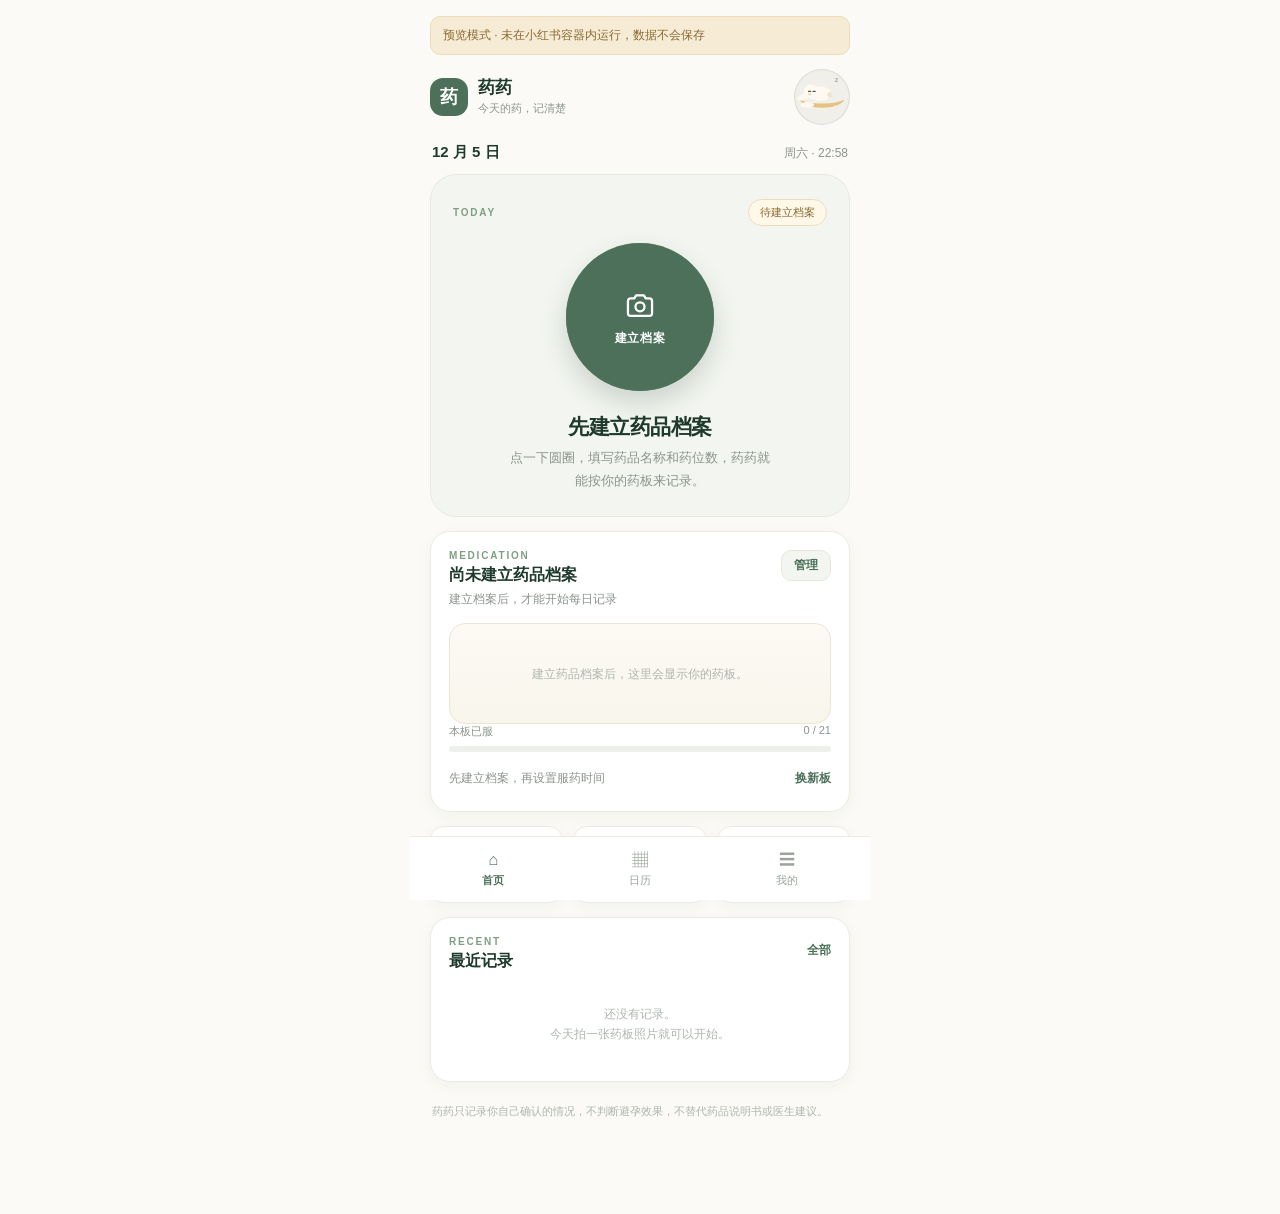
==== index.html @ 039b99b3 "药药 H5 原型 V2.1：药板记录、手动停药、虚拟今天与漏服阈值" ====
<!DOCTYPE html>
<html lang="zh-CN">
<head>
<meta charset="UTF-8">
<meta name="viewport" content="width=device-width, initial-scale=1.0, maximum-scale=1.0, user-scalable=no, viewport-fit=cover">
<meta name="theme-color" content="#fbfaf6">
<link rel="icon" href="data:,">
<title>药药 · 今天的药，记清楚</title>
<link rel="stylesheet" href="./assets/style.css">
</head>
<body>
<div class="app">
  <div class="banner" id="previewBanner" hidden>预览模式 · 未在小红书容器内运行，数据不会保存</div>

  <header class="topbar">
    <button class="brand" data-nav="home">
      <span class="logo">药</span>
      <span class="brand-text">
        <span class="brand-name">药药</span>
        <span class="brand-sub">今天的药，记清楚</span>
      </span>
    </button>
    <button class="mascot state-pending" data-nav="profile" id="mascotBtn" aria-label="我的">
      <svg class="mascot-svg scene-taken" viewBox="8 0 48 48" aria-hidden="true">
        <path d="M32 6l1.4 3.4L37 11l-3.6 1.6L32 16l-1.4-3.4L27 11l3.6-1.6z" fill="#E3C98F"/>
        <path d="M29 11 15 35M35 11 49 35" stroke="#CBB48A" stroke-width="1" stroke-linecap="round"/>
        <path d="M12 35c3 11 37 11 40 0-6 6-34 6-40 0z" fill="#E7C983"/>
        <ellipse cx="32" cy="31" rx="7.5" ry="8" fill="#FFF9F0"/>
        <ellipse cx="26.5" cy="37" rx="2.6" ry="2" fill="#F3E5D3"/>
        <ellipse cx="37.5" cy="37" rx="2.6" ry="2" fill="#F3E5D3"/>
        <ellipse cx="27.5" cy="17.5" rx="2.9" ry="7.4" transform="rotate(-10 27.5 17.5)" fill="#FFF9F0"/>
        <ellipse cx="36.5" cy="17.5" rx="2.9" ry="7.4" transform="rotate(10 36.5 17.5)" fill="#FFF9F0"/>
        <ellipse cx="27.5" cy="18.5" rx="1.3" ry="4.6" transform="rotate(-10 27.5 18.5)" fill="#EFCDC0"/>
        <ellipse cx="36.5" cy="18.5" rx="1.3" ry="4.6" transform="rotate(10 36.5 18.5)" fill="#EFCDC0"/>
        <circle cx="32" cy="25" r="7" fill="#FFF9F0"/>
        <path d="M28.4 24.6c.7.9 1.7.9 2.4 0M33.2 24.6c.7.9 1.7.9 2.4 0" stroke="#46604F" stroke-width="1.1" stroke-linecap="round" fill="none"/>
        <circle cx="27" cy="27.6" r="1.5" fill="#EAB9A6" opacity=".55"/>
        <circle cx="37" cy="27.6" r="1.5" fill="#EAB9A6" opacity=".55"/>
        <circle cx="32" cy="27" r=".8" fill="#D9A08E"/>
        <path d="M26 28 17 35M38 28 47 35" stroke="#FFF9F0" stroke-width="2.4" stroke-linecap="round"/>
      </svg>
      <svg class="mascot-svg scene-pending" viewBox="12 12 44 44" aria-hidden="true">
        <circle cx="42" cy="29" r="13" fill="#E7C983"/>
        <circle cx="42" cy="29" r="13" fill="none" stroke="#D2AF6B" stroke-width=".8" opacity=".5"/>
        <circle cx="38" cy="24" r="2" fill="#D2AF6B" opacity=".5"/>
        <circle cx="46" cy="33" r="1.4" fill="#D2AF6B" opacity=".5"/>
        <circle cx="33" cy="23" r="5" fill="#F8EFD9"/>
        <ellipse cx="24" cy="43" rx="8.5" ry="9" fill="#FFF9F0"/>
        <ellipse cx="19" cy="28" rx="3" ry="8" transform="rotate(-14 19 28)" fill="#FFF9F0"/>
        <ellipse cx="28" cy="26" rx="3" ry="8" transform="rotate(8 28 26)" fill="#FFF9F0"/>
        <ellipse cx="19" cy="29" rx="1.3" ry="5" transform="rotate(-14 19 29)" fill="#EFCDC0"/>
        <ellipse cx="28" cy="27" rx="1.3" ry="5" transform="rotate(8 28 27)" fill="#EFCDC0"/>
        <circle cx="24" cy="36" r="7.5" fill="#FFF9F0"/>
        <circle cx="21.5" cy="35" r="1" fill="#46604F"/>
        <circle cx="27" cy="34.5" r="1" fill="#46604F"/>
        <circle cx="24.5" cy="38" r=".8" fill="#D9A08E"/>
        <circle cx="20" cy="39" r="1.5" fill="#EAB9A6" opacity=".55"/>
        <circle cx="28" cy="38.6" r="1.5" fill="#EAB9A6" opacity=".55"/>
        <path d="M29 40 34 36M30 44 35 41" stroke="#FFF9F0" stroke-width="2.6" stroke-linecap="round"/>
        <ellipse cx="20" cy="51" rx="3" ry="2" fill="#F3E5D3"/>
        <ellipse cx="28" cy="51" rx="3" ry="2" fill="#F3E5D3"/>
        <circle cx="38" cy="43" r="1" fill="#D2AF6B"/>
        <circle cx="41" cy="47" r=".8" fill="#D2AF6B"/>
      </svg>
      <svg class="mascot-svg scene-missed" viewBox="8 16 48 48" aria-hidden="true">
        <path d="M10 44c4 10 40 10 44 0-6 5-38 5-44 0z" fill="#E5C37E"/>
        <ellipse cx="34" cy="38" rx="14" ry="7.5" fill="#FFF9F0"/>
        <circle cx="46" cy="35" r="7" fill="#FFF9F0"/>
        <ellipse cx="41.5" cy="27.5" rx="2.8" ry="7" transform="rotate(52 41.5 27.5)" fill="#FFF9F0"/>
        <ellipse cx="49.5" cy="28.5" rx="2.8" ry="7" transform="rotate(-38 49.5 28.5)" fill="#FFF9F0"/>
        <ellipse cx="42" cy="28" rx="1.2" ry="4.3" transform="rotate(52 42 28)" fill="#EFCDC0"/>
        <ellipse cx="49" cy="29" rx="1.2" ry="4.3" transform="rotate(-38 49 29)" fill="#EFCDC0"/>
        <path d="M43 35.5h2M47 35.2h2" stroke="#46604F" stroke-width="1" stroke-linecap="round"/>
        <path d="M45 38.5h2.4" stroke="#D9A08E" stroke-width=".9" stroke-linecap="round"/>
        <circle cx="42.5" cy="37.5" r="1.4" fill="#EAB9A6" opacity=".5"/>
        <circle cx="49.5" cy="37" r="1.4" fill="#EAB9A6" opacity=".5"/>
        <circle cx="21" cy="38" r="2.6" fill="#F3E5D3"/>
        <path d="M54 25c1.5 2 2.2 3 2.2 4a2.2 2.2 0 1 1-4.4 0c0-1 .7-2 2.2-4z" fill="#D9A08E" opacity=".65"/>
      </svg>
      <svg class="mascot-svg scene-break" viewBox="6 12 52 52" aria-hidden="true">
        <path d="M8 50c4-2 8-2 12 0s8 2 12 0 8-2 12 0 8 2 12 0" stroke="#CBDDD6" stroke-width="1.4" fill="none" stroke-linecap="round"/>
        <path d="M12 55c4-2 8-2 12 0s8 2 12 0 8-2 12 0" stroke="#CBDDD6" stroke-width="1.2" fill="none" stroke-linecap="round" opacity=".7"/>
        <path d="M12 43c4 10 36 10 40 0-6 5-34 5-40 0z" fill="#E7C983"/>
        <ellipse cx="30" cy="36" rx="7" ry="7.5" fill="#FFF9F0"/>
        <ellipse cx="26" cy="24" rx="2.8" ry="7" transform="rotate(-8 26 24)" fill="#FFF9F0"/>
        <ellipse cx="34" cy="23.5" rx="2.8" ry="7" transform="rotate(8 34 23.5)" fill="#FFF9F0"/>
        <ellipse cx="26" cy="25" rx="1.2" ry="4.4" transform="rotate(-8 26 25)" fill="#EFCDC0"/>
        <ellipse cx="34" cy="24.5" rx="1.2" ry="4.4" transform="rotate(8 34 24.5)" fill="#EFCDC0"/>
        <circle cx="30" cy="33" r="7" fill="#FFF9F0"/>
        <path d="M26.5 32.5c.6.8 1.5.8 2.1 0M31.4 32.5c.6.8 1.5.8 2.1 0" stroke="#46604F" stroke-width="1" stroke-linecap="round" fill="none"/>
        <circle cx="25.5" cy="35.5" r="1.3" fill="#EAB9A6" opacity=".55"/>
        <circle cx="34.5" cy="35.5" r="1.3" fill="#EAB9A6" opacity=".55"/>
        <circle cx="30" cy="35" r=".7" fill="#D9A08E"/>
        <path d="M35 38 46 50" stroke="#CBB48A" stroke-width="1.6" stroke-linecap="round"/>
        <ellipse cx="47.5" cy="51.5" rx="3" ry="1.8" transform="rotate(42 47.5 51.5)" fill="#E3C98F"/>
        <path d="M33 37 38 40" stroke="#FFF9F0" stroke-width="2.4" stroke-linecap="round"/>
      </svg>
      <svg class="mascot-svg scene-paused" viewBox="8 10 48 48" aria-hidden="true">
        <ellipse cx="27" cy="41" rx="7.5" ry="8" fill="#FFF9F0"/>
        <ellipse cx="23" cy="20" rx="2.9" ry="7.2" transform="rotate(-10 23 20)" fill="#FFF9F0"/>
        <ellipse cx="31" cy="19.5" rx="2.9" ry="7.2" transform="rotate(8 31 19.5)" fill="#FFF9F0"/>
        <ellipse cx="23" cy="21" rx="1.2" ry="4.5" transform="rotate(-10 23 21)" fill="#EFCDC0"/>
        <ellipse cx="31" cy="20.5" rx="1.2" ry="4.5" transform="rotate(8 31 20.5)" fill="#EFCDC0"/>
        <circle cx="27" cy="30" r="7" fill="#FFF9F0"/>
        <circle cx="24.5" cy="30" r="1" fill="#46604F"/>
        <circle cx="29.5" cy="30" r="1" fill="#46604F"/>
        <circle cx="27" cy="32.5" r=".8" fill="#D9A08E"/>
        <circle cx="23" cy="32.5" r="1.4" fill="#EAB9A6" opacity=".55"/>
        <circle cx="31" cy="32.5" r="1.4" fill="#EAB9A6" opacity=".55"/>
        <ellipse cx="24" cy="48" rx="3" ry="1.8" fill="#F3E5D3"/>
        <ellipse cx="30" cy="48" rx="3" ry="1.8" fill="#F3E5D3"/>
        <path d="M32 35 37 38" stroke="#FFF9F0" stroke-width="2.4" stroke-linecap="round"/>
        <path d="M39 42 37 34" stroke="#CBB48A" stroke-width="1.6" stroke-linecap="round"/>
        <rect x="37" y="24" width="16" height="13" rx="3" fill="#DCE9EF" stroke="#B9CFDC" stroke-width="1"/>
        <text x="45" y="33.5" text-anchor="middle" font-size="8" font-weight="700" fill="#4A6B80" font-family="sans-serif">停</text>
      </svg>
      <svg class="mascot-svg scene-uncertain" viewBox="14 10 44 44" aria-hidden="true">
        <circle cx="40" cy="34" r="13" fill="#E7C983"/>
        <circle cx="36" cy="29" r="2" fill="#D2AF6B" opacity=".5"/>
        <ellipse cx="24" cy="30" rx="2.9" ry="7" transform="rotate(-16 24 30)" fill="#FFF9F0"/>
        <ellipse cx="32" cy="29" rx="2.9" ry="7" transform="rotate(10 32 29)" fill="#FFF9F0"/>
        <ellipse cx="24" cy="31" rx="1.2" ry="4.4" transform="rotate(-16 24 31)" fill="#EFCDC0"/>
        <ellipse cx="32" cy="30" rx="1.2" ry="4.4" transform="rotate(10 32 30)" fill="#EFCDC0"/>
        <circle cx="27" cy="39" r="8" fill="#FFF9F0"/>
        <circle cx="24" cy="38" r="1" fill="#46604F"/>
        <circle cx="30" cy="38" r="1" fill="#46604F"/>
        <circle cx="27" cy="41" r=".8" fill="#D9A08E"/>
        <circle cx="22" cy="41.5" r="1.4" fill="#EAB9A6" opacity=".55"/>
        <circle cx="32" cy="41.5" r="1.4" fill="#EAB9A6" opacity=".55"/>
        <circle cx="48" cy="18" r="6" fill="#F5DCE8"/>
        <text x="48" y="21.5" text-anchor="middle" font-size="8" font-weight="700" fill="#96506F" font-family="sans-serif">?</text>
      </svg>
      <svg class="mascot-svg scene-empty" viewBox="8 14 48 48" aria-hidden="true">
        <path d="M12 40c4 10 36 10 40 0-6 5-34 5-40 0z" fill="#E5C37E"/>
        <ellipse cx="30" cy="35" rx="10" ry="6.5" fill="#FFF9F0"/>
        <circle cx="22" cy="33" r="6.2" fill="#FFF9F0"/>
        <ellipse cx="16" cy="38" rx="2.6" ry="6.5" transform="rotate(72 16 38)" fill="#FFF9F0"/>
        <ellipse cx="19" cy="45" rx="2.6" ry="6" transform="rotate(88 19 45)" fill="#FFF9F0"/>
        <path d="M20 33h2M24 33h2" stroke="#46604F" stroke-width=".9" stroke-linecap="round"/>
        <circle cx="21" cy="35.5" r="1.2" fill="#EAB9A6" opacity=".5"/>
        <circle cx="39" cy="36" r="2.4" fill="#F3E5D3"/>
        <text x="43" y="25" font-size="7" font-weight="700" fill="#AEB6AE" font-family="sans-serif">z</text>
        <text x="48" y="20" font-size="5.5" font-weight="700" fill="#AEB6AE" font-family="sans-serif">z</text>
      </svg>
    </button>
  </header>

  <main class="main">
    <!-- ==================== 首页 ==================== -->
    <section class="page is-active" data-page="home">
      <div class="date-row">
        <div class="date-main" id="homeDate">--</div>
        <div class="date-sub" id="homeWeek">--</div>
      </div>

      <div class="dev-panel" id="devPanel" hidden>
        <div class="dev-head"><span>开发者模式</span><span id="devHint">虚拟今天</span></div>
        <div class="dev-date-row">
          <button class="dev-arrow" data-action="dev-prev" aria-label="前一天">‹</button>
          <div class="dev-date" id="devDateText">--</div>
          <button class="dev-arrow" data-action="dev-next" aria-label="后一天">›</button>
        </div>
        <div class="dev-btns">
          <button class="dev-btn is-taken" data-action="dev-add" data-status="taken">已服</button>
          <button class="dev-btn is-not" data-action="dev-add" data-status="not_taken">未服</button>
          <button class="dev-btn is-uncertain" data-action="dev-add" data-status="uncertain">不确定</button>
        </div>
        <div class="dev-foot">
          <button class="link-btn" data-action="dev-today">回到今天</button>
          <button class="link-btn" data-action="dev-open">打开当天</button>
          <button class="link-btn" data-action="dev-clear">清空当天</button>
        </div>
      </div>

      <div class="notice amber" id="loadErrorNotice" hidden>
        <strong>本机记录读取失败</strong>
        可能是存储暂时不可用，可以稍后重试。
        <button class="link-btn" data-action="retry-load">重试读取</button>
      </div>

      <div class="today-card today-hero is-empty" id="todayCard">
        <div class="hero-top">
          <span class="eyebrow">TODAY</span>
          <span class="status" id="todayStatus">尚未记录</span>
        </div>
        <div class="shutter-wrap">
          <span class="shutter-ring r1"></span>
          <span class="shutter-ring r2"></span>
          <button class="shutter" data-action="start-checkin" id="captureBtn" aria-label="拍照记录">
            <svg class="shutter-ico ico-camera" viewBox="0 0 24 24" aria-hidden="true">
              <path d="M9.2 4.5 8 6.6H5.4A1.9 1.9 0 0 0 3.5 8.5v8.6a1.9 1.9 0 0 0 1.9 1.9h13.2a1.9 1.9 0 0 0 1.9-1.9V8.5a1.9 1.9 0 0 0-1.9-1.9H16L14.8 4.5H9.2Z"></path>
              <circle cx="12" cy="12.6" r="3.2"></circle>
            </svg>
            <svg class="shutter-ico ico-pause" viewBox="0 0 24 24" aria-hidden="true">
              <rect x="8" y="5.5" width="3.2" height="13" rx="1.6"></rect>
              <rect x="12.8" y="5.5" width="3.2" height="13" rx="1.6"></rect>
            </svg>
            <span class="shutter-label" id="captureLabel">点一下拍照</span>
          </button>
        </div>
        <h1 id="todayTitle">今天还没有记录</h1>
        <p class="lead" id="todayLead">拍一张药板照片，再由你确认今天的服药情况。</p>
        <div class="hero-foot" id="heroFoot" hidden>
          <button class="link-btn hero-secondary" data-action="view-today" id="todaySecondary" hidden>查看今天的记录</button>
          <div class="record-switch" id="recordSwitch" hidden>
            <button class="rs-opt" data-action="open-pause" id="pauseOpt">停止记录</button>
            <button class="rs-opt is-on" data-action="open-resume" id="resumeOpt">继续记录</button>
          </div>
        </div>
      </div>

      <section class="card med-card">
        <div class="card-head">
          <div>
            <span class="eyebrow">MEDICATION</span>
            <h2 id="medNameText">尚未建立药品档案</h2>
            <p class="muted" id="medMetaText">建立档案后，才能开始每日记录</p>
          </div>
          <button class="btn tiny ghost" data-action="open-med" id="medEditBtn">管理</button>
        </div>
        <div class="pack-badge" id="packBadgeRow">
          <span id="packBadge">第 1 板 · 21 片</span>
          <span id="packHint">点药片查看当天</span>
        </div>
        <div class="blister-pack" id="blisterGrid"></div>
        <div class="blister-legend" id="blisterLegend">
          <span><i class="dot pending"></i>待服</span>
          <span><i class="dot taken"></i>已服</span>
          <span><i class="dot missed"></i>漏服</span>
          <span><i class="dot pink"></i>不确定</span>
          <span><i class="dot breakday"></i>无需服药</span>
        </div>
        <div class="break-wrap" id="breakWrap" hidden>
          <div class="break-head"><span>停药期 · 7 天</span><span>无需服药</span></div>
          <div class="break-row" id="breakRow"></div>
        </div>
        <div class="progress-top"><span>本板已服</span><span id="blisterProgress">0 / 21</span></div>
        <div class="progress"><b id="blisterBar" style="width:0%"></b></div>
        <div class="med-foot">
          <span class="muted" id="medNextTime">--</span>
          <button class="link-btn" data-action="new-blister">换新板</button>
        </div>
      </section>

      <section class="stats">
        <div class="stat">
          <div class="stat-label">记录天数</div>
          <div class="stat-value" id="statDays">0</div>
        </div>
        <div class="stat">
          <div class="stat-label">已确认服用</div>
          <div class="stat-value" id="statTaken">0</div>
        </div>
        <div class="stat">
          <div class="stat-label">不确定</div>
          <div class="stat-value" id="statUncertain">0</div>
        </div>
      </section>

      <section class="card">
        <div class="card-head">
          <div>
            <span class="eyebrow">RECENT</span>
            <h2>最近记录</h2>
          </div>
          <button class="link-btn" data-nav="calendar">全部</button>
        </div>
        <div class="record-list" id="recentList"></div>
      </section>

      <p class="foot-note">药药只记录你自己确认的情况，不判断避孕效果，不替代药品说明书或医生建议。</p>
    </section>

    <!-- ==================== 每日拍照 ==================== -->
    <section class="page" data-page="checkin">
      <div class="page-head">
        <button class="link-btn" data-nav="home">‹ 返回首页</button>
        <span class="eyebrow">CHECK IN</span>
        <h1>每日拍照</h1>
        <p class="lead">拍一张完整药板，点「确认已服用」就能完成今天的记录。</p>
      </div>

      <section class="card" id="captureStep">
        <div class="guide">
          <div class="guide-item">
            <span class="guide-num">1</span>
            <div><strong>药板放平</strong><p>浅色桌面，整板完整入镜，不要裁掉边角。</p></div>
          </div>
          <div class="guide-item">
            <span class="guide-num">2</span>
            <div><strong>光线均匀</strong><p>自然光或室内顶光，避免一半亮一半暗。</p></div>
          </div>
          <div class="guide-item">
            <span class="guide-num">3</span>
            <div><strong>避开反光</strong><p>铝箔反光会挡住药位，稍微换个角度再拍。</p></div>
          </div>
        </div>

        <div class="shot-frame" data-action="open-camera">
          <span class="corner tl"></span>
          <span class="corner tr"></span>
          <span class="corner bl"></span>
          <span class="corner br"></span>
          <div class="frame-inner">
            <span class="frame-ico">◎</span>
            <strong>把整板放进框内</strong>
            <p>点击使用后置摄像头拍摄</p>
          </div>
        </div>

        <div class="btn-row">
          <button class="btn primary" data-action="open-camera">拍照</button>
          <button class="btn ghost" data-action="open-album">从相册选择</button>
        </div>
        <button class="link-btn block-link" id="lastPhotoBtn" data-action="view-last-photo" hidden>查看上次拍摄的照片</button>
        <p class="help">照片只写入这台设备的药药沙箱，不会上传。</p>
      </section>

      <section class="card" id="previewStep" hidden>
        <div class="card-head">
          <div>
            <span class="eyebrow">PREVIEW</span>
            <h2>照片预览</h2>
          </div>
          <span class="quality-badge" id="qualityBadge">检查中</span>
        </div>
        <div class="preview-shot">
          <img id="photoPreview" alt="药板照片" hidden>
        </div>
        <div class="quality-card">
          <div class="quality-top">
            <strong id="qualityLabel">照片质量检查</strong>
            <span id="qualityScore">--</span>
          </div>
          <div class="progress"><b id="qualityBar" style="width:0%"></b></div>
          <ul class="issue-list" id="qualityIssues"></ul>
          <p class="help" id="qualityHint">正在分析亮度、对比度和清晰度。</p>
        </div>
        <div class="btn-row">
          <button class="btn ghost" data-action="retake">重新拍摄</button>
          <button class="btn primary" data-action="confirm-taken">确认已服用</button>
        </div>
        <div class="secondary-row">
          <button class="link-btn" data-action="confirm-not-taken">尚未服用</button>
          <button class="link-btn" data-action="confirm-uncertain">我不确定</button>
        </div>
        <button class="link-btn block-link" data-action="confirm-photo">对照药板逐格标记（可选）</button>
        <p class="help">确认后会记下当前时间，照片只作为当天凭证保存在本机，不会上传。</p>
      </section>

      <p class="foot-note">药药不提供补服建议、剂量调整或效果判断，具体用法请以药品说明书为准。</p>
    </section>

    <!-- ==================== 识别结果 ==================== -->
    <section class="page" data-page="result">
      <div class="page-head">
        <button class="link-btn" data-action="back-checkin">‹ 回到照片预览</button>
        <span class="eyebrow">COMPARE</span>
        <h1>对照药板</h1>
        <p class="lead">这一步是可选的。对照照片逐格标记药位外观，方便以后回看。</p>
      </div>

      <section class="card">
        <div class="result-shot">
          <img id="resultPhoto" alt="本次药板照片">
          <div class="pill-overlay" id="pillOverlay"></div>
        </div>
        <div class="legend legend-tight">
          <span><i class="dot filled"></i>有药</span>
          <span><i class="dot empty"></i>空位</span>
          <span><i class="dot unknown"></i>看不清</span>
          <span><i class="dot changed"></i>有变化</span>
        </div>
        <p class="help" id="resultHint">网格按 7 列等分照片，只用于定位；点药位可放大局部并标记。</p>
      </section>

      <section class="card">
        <div class="card-head">
          <div>
            <span class="eyebrow">MARKS</span>
            <h2>标记概况</h2>
            <p class="muted" id="resultMarks">已标记 0 / 21</p>
          </div>
          <span class="status" id="changedPill">变化 0 格</span>
        </div>
        <div class="summary-chips" id="summaryChips"></div>
        <div class="progress-top"><span>标记完整度</span><span id="completeText">0%</span></div>
        <div class="progress"><b id="completeBar" style="width:0%"></b></div>
        <div class="notice amber" id="resultNotice" hidden></div>
        <div class="notice plain" id="resultCompare" hidden></div>
      </section>

      <section class="card confirm-card">
        <span class="eyebrow">CONFIRM</span>
        <h2>今天实际服药了吗</h2>
        <p class="help">药位外观变化只说明药板有变化，不能证明药片已经服下。请按实际情况选择。</p>
        <div class="confirm-list" id="confirmList">
          <button class="confirm-opt" data-action="choose-status" data-status="taken">
            <span class="opt-ico">✓</span>
            <span class="opt-body"><strong>已按方案服用</strong><span>我确认今天的药已经吃过</span></span>
          </button>
          <button class="confirm-opt" data-action="choose-status" data-status="not_taken">
            <span class="opt-ico">—</span>
            <span class="opt-body"><strong>尚未服用</strong><span>今天还没有吃，先如实记下来</span></span>
          </button>
          <button class="confirm-opt" data-action="choose-status" data-status="uncertain">
            <span class="opt-ico">?</span>
            <span class="opt-body"><strong>我不确定</strong><span>记不清是否吃过，保留不确定状态</span></span>
          </button>
        </div>
        <button class="btn primary block" data-action="save-record" id="saveRecordBtn">保存这一天的记录</button>
      </section>

      <p class="foot-note">「空位」只表示药位外观与上次记录不同，不代表你已经服药。药药不判断避孕效果，也不提供补服建议。</p>
    </section>

    <!-- ==================== 日历 ==================== -->
    <section class="page" data-page="calendar">
      <div class="page-head">
        <span class="eyebrow">HISTORY</span>
        <h1>记录日历</h1>
        <p class="lead">点日期查看当天的照片、药位标记和确认结果。</p>
      </div>

      <section class="card">
        <div class="cal-head">
          <button class="cal-nav" data-action="prev-month" aria-label="上个月">‹</button>
          <strong id="calTitle">--</strong>
          <button class="cal-nav" data-action="next-month" aria-label="下个月">›</button>
        </div>
        <div class="cal-grid" id="calGrid"></div>
        <div class="legend">
          <span><i class="dot taken"></i>已确认服用</span>
          <span><i class="dot not-taken"></i>尚未服用</span>
          <span><i class="dot uncertain"></i>不确定</span>
          <span><i class="dot none"></i>未记录</span>
        </div>
      </section>

      <section class="card">
        <div class="card-head">
          <h2>本月概况</h2>
          <button class="link-btn" data-action="goto-today">回到今天</button>
        </div>
        <div class="month-summary" id="monthSummary"></div>
      </section>

      <p class="foot-note">药板上过去的服药日如果没有记录，会按漏服显示；日历里的格子只反映你确认过的记录。</p>
    </section>

    <!-- ==================== 历史详情 ==================== -->
    <section class="page" data-page="day">
      <div class="page-head">
        <button class="link-btn" data-action="back-calendar">‹ 回到日历</button>
        <h1 id="dayTitle">--</h1>
        <p class="lead" id="daySub">--</p>
      </div>

      <div class="day-meta" id="dayMeta"></div>

      <section class="card">
        <div class="day-shot" id="dayShot"></div>
        <div class="pill-readonly" id="dayPills"></div>
        <div class="legend legend-tight" id="dayLegend"></div>
        <button class="btn ghost block" data-action="day-photo" id="dayPhotoBtn" hidden>查看当日照片</button>
        <div class="btn-row" id="dayActions" hidden>
          <button class="btn primary" data-action="day-retake">重新拍照记录</button>
        </div>
      </section>

      <section class="card" id="dayConfirmCard">
        <span class="eyebrow">CONFIRM</span>
        <h2>确认这一天</h2>
        <p class="help">点一下就保存，服药时间按记录时间自动生成，不需要手动填写。</p>
        <div class="choice" id="dayChoice">
          <button data-action="day-status" data-status="taken">已按方案服用</button>
          <button data-action="day-status" data-status="not_taken">尚未服用</button>
          <button data-action="day-status" data-status="uncertain">我不确定</button>
        </div>
      </section>

      <p class="foot-note">修改历史只影响确认状态，不会改动已经保存的照片与药位标记。</p>
    </section>

    <!-- ==================== 我的 ==================== -->
    <section class="page" data-page="profile">
      <div class="page-head">
        <span class="eyebrow">PROFILE</span>
        <h1>我的</h1>
        <p class="lead">药品档案、提醒和数据都只保存在这台设备。</p>
      </div>

      <div class="profile-card">
        <span class="profile-ico">药</span>
        <div>
          <strong id="profileMedName">尚未建立药品档案</strong>
          <p id="profileMedMeta">建立档案后，才能开始每日记录</p>
        </div>
      </div>

      <section class="card menu-card">
        <div class="menu-title">药品与提醒</div>
        <button class="menu-item" data-action="open-med">
          <span class="menu-ico">药</span>
          <span class="menu-text"><strong>药品管理</strong><span id="menuMedDesc">名称、药位数、服药时间</span></span>
          <span class="menu-arrow">›</span>
        </button>
        <button class="menu-item" data-nav="settings">
          <span class="menu-ico">铃</span>
          <span class="menu-text"><strong>提醒管理</strong><span id="menuReminderDesc">打开药药时提示</span></span>
          <span class="menu-arrow">›</span>
        </button>
      </section>

      <section class="card menu-card">
        <div class="menu-title">数据</div>
        <button class="menu-item" data-action="export-data">
          <span class="menu-ico">图</span>
          <span class="menu-text"><strong>数据导出</strong><span>生成近 7 天记录图片，保存到相册</span></span>
          <span class="menu-arrow">›</span>
        </button>
        <button class="menu-item is-danger" data-action="clear-data">
          <span class="menu-ico">删</span>
          <span class="menu-text"><strong>数据删除</strong><span>清除本机全部记录与照片</span></span>
          <span class="menu-arrow">›</span>
        </button>
      </section>

      <section class="card menu-card">
        <div class="menu-title">开发者</div>
        <button class="menu-item" data-action="toggle-dev-mode" id="devModeBtn" aria-pressed="false">
          <span class="menu-ico">测</span>
          <span class="menu-text"><strong>开发者模式</strong><span id="devModeDesc">首页显示日期面板，可连续添加测试记录</span></span>
          <span class="switch" id="devModeSwitch"></span>
        </button>
      </section>

      <section class="card menu-card">
        <div class="menu-title">关于</div>
        <button class="menu-item" data-action="open-privacy">
          <span class="menu-ico">私</span>
          <span class="menu-text"><strong>隐私政策</strong><span>数据如何保存在本机</span></span>
          <span class="menu-arrow">›</span>
        </button>
        <button class="menu-item" data-action="open-about">
          <span class="menu-ico">介</span>
          <span class="menu-text"><strong>产品介绍</strong><span>药药是什么，不做什么</span></span>
          <span class="menu-arrow">›</span>
        </button>
        <button class="menu-item" data-action="open-feedback">
          <span class="menu-ico">议</span>
          <span class="menu-text"><strong>意见反馈</strong><span>记录在本机，不会上传</span></span>
          <span class="menu-arrow">›</span>
        </button>
        <button class="menu-item" data-nav="settings">
          <span class="menu-ico">设</span>
          <span class="menu-text"><strong>设置</strong><span>提醒、数据与版本信息</span></span>
          <span class="menu-arrow">›</span>
        </button>
      </section>

      <p class="foot-note">药药是个人服药记录工具，不提供避孕效果判断、怀孕风险评估、漏服补服方案或用药建议。涉及服药调整，请咨询医生或药师。</p>
    </section>

    <!-- ==================== 药品管理 ==================== -->
    <section class="page" data-page="med">
      <div class="page-head">
        <button class="link-btn" data-action="back-profile">‹ 返回</button>
        <span class="eyebrow">MEDICATION</span>
        <h1>药品管理</h1>
        <p class="lead">这些信息只保存在本机，不会上传，也不会同步到其他设备。</p>
      </div>

      <section class="card">
        <div class="field">
          <label for="medName">药品名称</label>
          <input id="medName" type="text" placeholder="按说明书填写，例如：短效口服药" maxlength="30">
        </div>
        <div class="field-row">
          <div class="field">
            <label for="medSlots">每板药位数</label>
            <select id="medSlots">
              <option value="21">21 格</option>
              <option value="28">28 格</option>
            </select>
          </div>
          <div class="field">
            <label for="medTime">习惯服药时间</label>
            <input id="medTime" type="time" value="21:00">
          </div>
        </div>
        <div class="switch-row">
          <div class="switch-copy">
            <strong>有 7 天停药期</strong>
            <p>21 片服完后停药 7 天，首页药板下方会显示停药期。连续服药可以关闭。</p>
          </div>
          <button class="switch" id="medBreakSwitch" data-action="toggle-med-break" aria-pressed="true"></button>
        </div>
        <div class="field">
          <label for="medMissed">多久算漏服</label>
          <select id="medMissed">
            <option value="2">超过习惯时间 2 小时</option>
            <option value="4">超过习惯时间 4 小时</option>
            <option value="6">超过习惯时间 6 小时</option>
            <option value="8">超过习惯时间 8 小时</option>
            <option value="12">超过习惯时间 12 小时</option>
            <option value="24">超过习惯时间 24 小时</option>
            <option value="next_day">到第二天才算漏服</option>
          </select>
          <p class="help">超过这里设定的时间还没记录，首页会显示漏服多久。</p>
        </div>
        <div class="field-row">
          <div class="field">
            <label for="medPackNo">当前板号</label>
            <input id="medPackNo" type="number" min="1" max="99" value="1">
          </div>
          <div class="field">
            <label for="medStart">本板第 1 片日期</label>
            <input id="medStart" type="date">
          </div>
        </div>
        <div class="field">
          <label for="medNote">备注（可选）</label>
          <textarea id="medNote" rows="2" placeholder="例如：第几板、医生或药师交代的事项" maxlength="80"></textarea>
        </div>
        <button class="btn primary block" data-action="save-med">保存档案</button>
        <p class="help">不同药品的排列和用法可能不同，请以你手里的说明书为准。</p>
      </section>

      <section class="card">
        <h2>药板进度</h2>
        <p class="muted" id="medBlisterText">第 1 板 · 已服 0 / 21</p>
        <button class="btn ghost block" data-action="new-blister">换到下一板（从今天开始）</button>
        <p class="help">换新板会把板号 +1、本板开始日期改为今天，历史记录与照片不受影响。</p>
      </section>
    </section>

    <!-- ==================== 设置 ==================== -->
    <section class="page" data-page="settings">
      <div class="page-head">
        <button class="link-btn" data-action="back-profile">‹ 返回</button>
        <span class="eyebrow">SETTINGS</span>
        <h1>设置</h1>
        <p class="lead">提醒、数据与版本信息。</p>
      </div>

      <section class="card">
        <div class="switch-row">
          <div class="switch-copy">
            <strong>打开时提示</strong>
            <p>过了服药时间且今天还没记录时，首页会显示提示。</p>
          </div>
          <button class="switch" id="reminderSwitch" data-action="toggle-reminder" aria-pressed="false"></button>
        </div>
        <div class="field">
          <label for="settingsTime">习惯服药时间</label>
          <input id="settingsTime" type="time" value="21:00">
        </div>
        <button class="btn ghost block" data-action="save-settings-time">保存提醒时间</button>
        <p class="help">小红书小工具没有系统通知能力，无法在你没打开时推送提醒。</p>
      </section>

      <section class="card menu-card">
        <div class="menu-title">数据</div>
        <button class="menu-item" data-action="export-data">
          <span class="menu-ico">图</span>
          <span class="menu-text"><strong>数据导出</strong><span>生成近 7 天记录图片</span></span>
          <span class="menu-arrow">›</span>
        </button>
        <button class="menu-item is-danger" data-action="clear-data">
          <span class="menu-ico">删</span>
          <span class="menu-text"><strong>数据删除</strong><span>清除本机全部记录与照片</span></span>
          <span class="menu-arrow">›</span>
        </button>
      </section>

      <section class="card menu-card">
        <div class="menu-title">关于</div>
        <button class="menu-item" data-action="open-privacy">
          <span class="menu-ico">私</span>
          <span class="menu-text"><strong>隐私政策</strong><span>数据如何保存在本机</span></span>
          <span class="menu-arrow">›</span>
        </button>
        <button class="menu-item" data-action="open-about">
          <span class="menu-ico">介</span>
          <span class="menu-text"><strong>产品介绍</strong><span>药药是什么，不做什么</span></span>
          <span class="menu-arrow">›</span>
        </button>
        <button class="menu-item" data-action="open-feedback">
          <span class="menu-ico">议</span>
          <span class="menu-text"><strong>意见反馈</strong><span>记录在本机，不会上传</span></span>
          <span class="menu-arrow">›</span>
        </button>
      </section>

      <p class="foot-note">药药 V2.1 · 本机存储 · 无云端同步 · 无自动识别</p>
    </section>
  </main>

  <nav class="tabbar">
    <button class="tab is-active" data-nav="home"><span class="tab-ico">⌂</span><span>首页</span></button>
    <button class="tab" data-nav="calendar"><span class="tab-ico">▦</span><span>日历</span></button>
    <button class="tab" data-nav="profile"><span class="tab-ico">☰</span><span>我的</span></button>
  </nav>
</div>

<div class="sheet-mask" id="sheetMask" hidden>
  <div class="sheet" id="sheetBody"></div>
</div>

<div class="loading" id="loadingOverlay">
  <span class="logo">药</span>
  <p>正在读取本机记录…</p>
</div>

<input id="cameraInput" type="file" accept="image/*" capture="environment" hidden>
<input id="albumInput" type="file" accept="image/*" hidden>

<div class="toast" id="toast"></div>
<script src="./assets/app.js"></script>
</body>
</html>
---- assets/style.css ----
/* =========================================================
   药药 V2.0 — Design System
   奶油白底 / 鼠尾草绿品牌色 / 深绿标题 / 低饱和辅助色
   兼容基线：ES2017 · Chrome 61（不使用 flex gap）
   ========================================================= */

:root {
  /* 色彩 */
  --cream: #fbfaf6;
  --paper: #ffffff;
  --paper-2: #f6f4ed;
  --ink: #1e3a2c;
  --text: #3b4c42;
  --muted: #8b948c;
  --faint: #aeb6ae;
  --line: #edeae2;
  --line-strong: #dedbd2;

  --sage: #7f9f84;
  --sage-deep: #4c7059;
  --sage-ink: #35513f;
  --sage-soft: #edf2ea;
  --sage-mist: #f3f6f0;

  --amber: #f6ebd5;
  --amber-ink: #8a6a32;
  --amber-line: #ecdcbc;

  --clay: #f4e4db;
  --clay-ink: #95604b;
  --clay-line: #ecd3c7;

  /* 圆角 */
  --r-xl: 26px;
  --r-lg: 20px;
  --r-md: 14px;
  --r-sm: 10px;
  --r-pill: 999px;

  /* 间距 */
  --pad: 20px;
  --gap: 14px;

  /* 阴影（克制） */
  --shadow: 0 4px 16px rgba(30, 58, 44, .045);

  --font: -apple-system, BlinkMacSystemFont, "PingFang SC", "Hiragino Sans GB", "Microsoft YaHei", sans-serif;
}

* { box-sizing: border-box; }
[hidden] { display: none !important; }

html, body { height: 100%; }
body {
  margin: 0;
  background: var(--cream);
  color: var(--text);
  font-family: var(--font);
  -webkit-font-smoothing: antialiased;
  -webkit-tap-highlight-color: transparent;
  -webkit-text-size-adjust: 100%;
}

button, input, select, textarea { font: inherit; color: inherit; }
button { cursor: pointer; border: 0; background: none; padding: 0; }
h1, h2, h3, p { margin: 0; }
img { max-width: 100%; }

/* ---------------------------------------------------------- 框架 */

.app {
  max-width: 460px;
  margin: 0 auto;
  min-height: 100%;
  padding: calc(16px + env(safe-area-inset-top, 0px)) var(--pad) calc(92px + env(safe-area-inset-bottom, 0px));
  display: flex;
  flex-direction: column;
}

.banner {
  background: var(--amber);
  border: 1px solid var(--amber-line);
  color: var(--amber-ink);
  font-size: 12px;
  line-height: 1.6;
  padding: 9px 12px;
  border-radius: var(--r-sm);
  margin-bottom: 14px;
}

.topbar {
  display: flex;
  align-items: center;
  justify-content: space-between;
  margin-bottom: 18px;
}
.brand { display: flex; align-items: center; text-align: left; }
.logo {
  width: 38px;
  height: 38px;
  border-radius: 13px;
  background: var(--sage-deep);
  color: #fff;
  display: flex;
  align-items: center;
  justify-content: center;
  font-size: 18px;
  font-weight: 700;
  flex-shrink: 0;
}
.brand-text { margin-left: 10px; display: flex; flex-direction: column; }
.brand-name { font-size: 17px; font-weight: 800; color: var(--ink); letter-spacing: .02em; line-height: 1.2; }
.brand-sub { font-size: 11px; color: var(--muted); margin-top: 2px; }
.mascot {
  width: 56px;
  height: 56px;
  flex-shrink: 0;
  border-radius: 50%;
  background: #f1efe9;
  border: 1px solid rgba(30, 58, 44, .1);
  overflow: hidden;
  display: flex;
  align-items: center;
  justify-content: center;
}
.mascot-svg { display: none; width: 100%; height: 100%; }
.mascot.state-taken { background: #edf3ea; }
.mascot.state-pending { background: #f8efd9; }
.mascot.state-missed { background: #f7e7e0; }
.mascot.state-break { background: #e7f0f5; }
.mascot.state-paused { background: #e9eff3; }
.mascot.state-uncertain { background: #f8e8f0; }
.mascot.state-empty,
.mascot.state-finished { background: #f1efe9; }

.mascot.state-taken .scene-taken { display: block; animation: mascotSwing 4s ease-in-out infinite; transform-origin: 50% 8%; }
.mascot.state-pending .scene-pending { display: block; animation: mascotNibble 3.2s ease-in-out infinite; transform-origin: 50% 80%; }
.mascot.state-missed .scene-missed { display: block; animation: mascotBreathe 4.6s ease-in-out infinite; transform-origin: 50% 70%; }
.mascot.state-break .scene-break { display: block; animation: mascotRow 3.6s ease-in-out infinite; transform-origin: 50% 78%; }
.mascot.state-paused .scene-paused { display: block; animation: mascotBreathe 4.8s ease-in-out infinite; transform-origin: 50% 75%; }
.mascot.state-uncertain .scene-uncertain { display: block; animation: mascotPeek 3s ease-in-out infinite; transform-origin: 50% 70%; }
.mascot.state-empty .scene-empty,
.mascot.state-finished .scene-empty { display: block; animation: mascotSleep 5s ease-in-out infinite; transform-origin: 50% 70%; }

@keyframes mascotSwing {
  0%, 100% { transform: rotate(-4deg); }
  50% { transform: rotate(4deg); }
}
@keyframes mascotNibble {
  0%, 100% { transform: translateY(0) rotate(0deg); }
  50% { transform: translateY(-1px) rotate(1.5deg); }
}
@keyframes mascotBreathe {
  0%, 100% { transform: scaleY(.98); }
  50% { transform: scaleY(1.02); }
}
@keyframes mascotRow {
  0%, 100% { transform: rotate(-3.5deg); }
  50% { transform: rotate(3.5deg); }
}
@keyframes mascotPeek {
  0%, 100% { transform: translateY(1px); }
  50% { transform: translateY(-.5px); }
}
@keyframes mascotSleep {
  0%, 100% { transform: scale(1); }
  50% { transform: scale(1.02); }
}

@media (prefers-reduced-motion: reduce) {
  .mascot-svg { animation: none !important; }
}

.main { flex: 1; }
.page { display: none; }
.page.is-active { display: block; animation: fade .18s ease; }
@keyframes fade {
  from { opacity: 0; transform: translateY(4px); }
  to { opacity: 1; transform: none; }
}

/* ---------------------------------------------------------- 字阶 */

h1 { font-size: 26px; line-height: 1.25; font-weight: 800; color: var(--ink); letter-spacing: -.02em; }
h2 { font-size: 16px; line-height: 1.4; font-weight: 700; color: var(--ink); }
h3 { font-size: 16px; font-weight: 700; color: var(--ink); }
.eyebrow {
  display: block;
  font-size: 10px;
  letter-spacing: .18em;
  color: var(--sage);
  font-weight: 800;
  text-transform: uppercase;
}
.lead { font-size: 13px; line-height: 1.7; color: var(--muted); }
.muted { font-size: 12px; line-height: 1.6; color: var(--muted); }
.help { font-size: 12px; line-height: 1.7; color: var(--muted); margin-top: 8px; }
.foot-note { font-size: 10.5px; line-height: 1.9; color: var(--faint); padding: 6px 2px 0; }

.page-head { margin-bottom: 16px; }
.page-head h1 { margin: 8px 0 6px; }

/* ---------------------------------------------------------- 日期 */

.date-row {
  display: flex;
  align-items: baseline;
  justify-content: space-between;
  margin-bottom: 12px;
  padding: 0 2px;
}
.date-main { font-size: 15px; font-weight: 700; color: var(--ink); }
.date-sub { font-size: 12px; color: var(--muted); }

/* ---------------------------------------------------------- 开发者面板 */

.dev-panel {
  border: 1px dashed #c9d3c6;
  background: #f7f9f4;
  border-radius: var(--r-md);
  padding: 12px;
  margin-bottom: 12px;
}
.dev-head {
  display: flex;
  align-items: center;
  justify-content: space-between;
  font-size: 10px;
  font-weight: 800;
  letter-spacing: .12em;
  color: var(--sage-deep);
  text-transform: uppercase;
}
.dev-head span:last-child {
  letter-spacing: 0;
  font-weight: 400;
  color: var(--faint);
  text-transform: none;
}
.dev-date-row {
  display: flex;
  align-items: center;
  margin: 8px 0;
}
.dev-arrow {
  width: 32px;
  height: 34px;
  flex-shrink: 0;
  border-radius: 10px;
  background: var(--paper);
  border: 1px solid var(--line);
  color: var(--sage-deep);
  font-size: 16px;
  line-height: 1;
}
.dev-date {
  display: flex;
  align-items: center;
  justify-content: center;
  flex: 1;
  min-width: 0;
  height: 34px;
  margin: 0 6px;
  padding: 0 8px;
  border: 1px solid var(--line);
  border-radius: 10px;
  background: var(--paper);
  color: var(--text);
  font-size: 12px;
  font-weight: 700;
  text-align: center;
}
.dev-btns { display: flex; }
.dev-btn {
  flex: 1;
  height: 34px;
  margin-right: 6px;
  border-radius: 10px;
  border: 1px solid transparent;
  font-size: 12px;
  font-weight: 700;
}
.dev-btn:last-child { margin-right: 0; }
.dev-btn.is-taken { background: #e4ede2; border-color: #d3e2d0; color: #3d5c47; }
.dev-btn.is-not { background: #f6e3dc; border-color: #ecd3c7; color: #95604b; }
.dev-btn.is-uncertain { background: #f5dce8; border-color: #e8c2d4; color: #96506f; }
.dev-foot {
  display: flex;
  align-items: center;
  justify-content: space-between;
  margin-top: 5px;
}

/* ---------------------------------------------------------- 卡片 */

.card {
  background: var(--paper);
  border: 1px solid var(--line);
  border-radius: var(--r-lg);
  box-shadow: var(--shadow);
  padding: 18px;
  margin-bottom: var(--gap);
}
.card-head {
  display: flex;
  align-items: flex-start;
  justify-content: space-between;
  margin-bottom: 14px;
}
.card-head h2 { margin-top: 3px; }
.card-head .muted { margin-top: 4px; }

/* ---------------------------------------------------------- 今日卡 */

.today-card {
  background: var(--sage-soft);
  border: 1px solid #e2eadd;
  border-radius: var(--r-xl);
  padding: 22px 20px;
  margin-bottom: var(--gap);
}
.today-card.is-done { background: var(--sage-soft); }
.today-card.is-missed { background: var(--clay); border-color: var(--clay-line); }
.today-card.is-uncertain { background: var(--amber); border-color: var(--amber-line); }
.today-card.is-pending { background: var(--amber); border-color: var(--amber-line); }
.today-card.is-empty { background: var(--sage-mist); border-color: #e6ebe2; }
.today-card.is-break { background: #eef6fa; border-color: #dbe9f2; }

.today-hero { padding: 18px 18px 20px; text-align: center; }
.hero-top {
  display: flex;
  align-items: center;
  justify-content: space-between;
  margin-bottom: 2px;
}
.today-hero h1 { font-size: 21px; margin: 0 0 7px; }
.today-hero .lead { margin: 0 auto; max-width: 268px; }
.hero-secondary { margin-top: 8px; }
.hero-foot {
  display: flex;
  align-items: center;
  justify-content: space-between;
  margin-top: 7px;
}
.hero-foot .hero-secondary { margin-top: 0; }
.record-switch {
  display: inline-flex;
  align-items: center;
  margin-left: auto;
  padding: 2px;
  border-radius: var(--r-pill);
  background: #eef1ea;
}
.rs-opt {
  height: 26px;
  padding: 0 10px;
  border-radius: var(--r-pill);
  font-size: 11px;
  font-weight: 700;
  color: var(--muted);
  transition: background .18s, color .18s;
}
.rs-opt.is-on {
  background: var(--paper);
  color: var(--sage-deep);
  box-shadow: 0 1px 3px rgba(30, 58, 44, .08);
  pointer-events: none;
}
.rs-opt.is-on[data-action="open-pause"] {
  background: #e3ebf0;
  color: #4f6d80;
}
.today-card.is-paused { background: #f2f5f7; border-color: #e4ebef; }
.status.paused { background: #e3ebf0; color: #4f6d80; }

.shutter-wrap {
  position: relative;
  width: 174px;
  height: 174px;
  margin: 4px auto 10px;
  display: flex;
  align-items: center;
  justify-content: center;
}
.shutter-ring {
  position: absolute;
  left: 50%;
  top: 50%;
  width: 148px;
  height: 148px;
  margin: -74px 0 0 -74px;
  border-radius: 50%;
  border: 2px solid rgba(76, 112, 89, .34);
  animation: shutterBreathe 3.6s ease-in-out infinite;
  pointer-events: none;
}
.shutter-ring.r2 { animation-delay: 1.8s; }
@keyframes shutterBreathe {
  0% { transform: scale(1); opacity: .4; }
  70% { transform: scale(1.24); opacity: 0; }
  100% { transform: scale(1.24); opacity: 0; }
}

.shutter {
  position: relative;
  z-index: 1;
  width: 148px;
  height: 148px;
  border-radius: 50%;
  background: var(--sage-deep);
  color: #fff;
  display: flex;
  flex-direction: column;
  align-items: center;
  justify-content: center;
  box-shadow: 0 12px 26px rgba(30, 58, 44, .18);
  transition: transform .15s, background .2s;
}
.shutter:active { transform: scale(.97); }
.shutter-ico { width: 34px; height: 34px; display: block; }
.ico-camera {
  fill: none;
  stroke: currentColor;
  stroke-width: 1.6;
  stroke-linecap: round;
  stroke-linejoin: round;
}
.ico-pause { display: none; fill: currentColor; }
.shutter.is-break .ico-camera,
.shutter.is-paused .ico-camera { display: none; }
.shutter.is-break .ico-pause,
.shutter.is-paused .ico-pause { display: block; }
.shutter-label {
  margin-top: 8px;
  font-size: 11.5px;
  font-weight: 700;
  letter-spacing: .05em;
}
.shutter.is-taken { background: #5f8468; }
.shutter.is-missed { background: #b9826d; }
.shutter.is-uncertain { background: #bf9d52; }
.shutter.is-break { background: #6f93aa; }
.shutter.is-paused { background: #6f93aa; pointer-events: none; }
.shutter.is-empty,
.shutter.is-pending { background: var(--sage-deep); }

@media (prefers-reduced-motion: reduce) {
  .shutter-ring { animation: none; opacity: .22; }
}

.status {
  display: inline-flex;
  align-items: center;
  font-size: 11px;
  padding: 5px 11px;
  border-radius: var(--r-pill);
  background: #eff1ec;
  color: #6e7b70;
  white-space: nowrap;
}
.status.ok { background: #e2ece0; color: var(--sage-deep); }
.status.warn { background: var(--amber); color: var(--amber-ink); }
.status.off { background: var(--clay); color: var(--clay-ink); }
.status.pending { background: #fff8e8; color: var(--amber-ink); border: 1px solid var(--amber-line); }
.status.break { background: #dcebf5; color: #54748a; }

/* ---------------------------------------------------------- 按钮 */

.btn {
  border-radius: var(--r-pill);
  padding: 13px 20px;
  font-size: 14px;
  font-weight: 700;
  line-height: 1.3;
  display: inline-flex;
  align-items: center;
  justify-content: center;
  transition: opacity .15s, transform .15s;
}
.btn:active { transform: scale(.985); opacity: .9; }
.btn.block { display: flex; width: 100%; }
.btn.primary { background: var(--sage-deep); color: #fff; }
.btn.ghost { background: var(--sage-mist); color: var(--sage-deep); border: 1px solid #e3eadd; }
.btn.plain { background: var(--paper); color: var(--text); border: 1px solid var(--line-strong); }
.btn.danger { background: var(--paper); color: var(--clay-ink); border: 1px solid var(--clay-line); }
.btn.tiny { padding: 7px 12px; font-size: 12px; font-weight: 600; border-radius: var(--r-sm); }
.btn.capture {
  height: 58px;
  font-size: 16px;
  border-radius: 18px;
  margin-bottom: 9px;
}
.btn.is-busy { opacity: .6; pointer-events: none; }

.btn-ico {
  width: 22px;
  height: 22px;
  border-radius: 50%;
  border: 1.5px solid rgba(255, 255, 255, .8);
  display: inline-flex;
  align-items: center;
  justify-content: center;
  font-size: 11px;
  margin-right: 9px;
  flex-shrink: 0;
}

.btn-row { display: flex; margin-top: 4px; }
.btn-row .btn { flex: 1; }
.btn-row .btn:first-child { margin-right: 10px; }

.link-btn {
  font-size: 12px;
  color: var(--sage-deep);
  font-weight: 600;
  padding: 6px 0;
}
.block-link { display: block; width: 100%; text-align: center; margin-top: 4px; }

.secondary-row { display: flex; justify-content: center; margin-top: 2px; }
.secondary-row .link-btn { margin: 0 12px; }

/* ---------------------------------------------------------- 药板 */

.pack-badge {
  display: flex;
  align-items: center;
  justify-content: space-between;
  padding: 0 2px;
  margin-bottom: 10px;
}
.pack-badge span:first-child { font-size: 12px; font-weight: 700; color: var(--sage-deep); }
.pack-badge span:last-child { font-size: 10.5px; color: var(--faint); }

.blister-pack {
  background: linear-gradient(180deg, #fcfaf3, #f8f5ec);
  border: 1px solid #ebe5d6;
  border-radius: 16px;
  padding: 10px 10px 8px;
}
.blister-row {
  display: grid;
  grid-template-columns: repeat(10, 1fr);
  grid-gap: 3px;
}
.blister-row.is-top { margin-bottom: 0; }
.blister-row.is-mid { margin-bottom: 0; }
.blister-groove {
  grid-column: 1 / 10;
  align-self: center;
  min-height: 25px;
  border-radius: var(--r-pill);
  background: #f1ecdf;
  border: 1px solid #e8e1d1;
  box-shadow: inset 0 1px 2px rgba(180, 168, 138, .18);
  display: flex;
  align-items: center;
  justify-content: center;
}
.blister-groove span {
  font-size: 8px;
  letter-spacing: .26em;
  color: #cfc4aa;
  font-weight: 700;
}
.blister-grid-alt {
  display: grid;
  grid-template-columns: repeat(7, 1fr);
  grid-gap: 6px;
}
.blister-empty {
  padding: 30px 10px;
  text-align: center;
  font-size: 12px;
  color: var(--faint);
  line-height: 1.7;
}

.bpill {
  display: flex;
  flex-direction: column;
  align-items: center;
  min-width: 0;
  padding: 0;
  background: none;
}
.bpill-dot {
  position: relative;
  display: block;
  width: 100%;
  padding-top: 100%;
  border-radius: 50%;
  background: #fffdf7;
  border: 1px solid #e4ddcc;
  box-shadow: inset 0 1px 2px rgba(255, 255, 255, .9);
}
.bpill-dot i {
  position: absolute;
  left: 0; top: 0; right: 0; bottom: 0;
  display: flex;
  align-items: center;
  justify-content: center;
  font-style: normal;
  font-size: 9px;
  font-weight: 700;
  color: #8c9488;
  line-height: 1;
}
.bpill-date {
  display: block;
  height: 8px;
  line-height: 8px;
  margin-top: 0;
  font-size: 7px;
  color: var(--faint);
  white-space: nowrap;
  overflow: hidden;
}

.bpill.is-taken .bpill-dot { background: #6f9475; border-color: #63896b; }
.bpill.is-taken .bpill-dot i { color: #fff; }
.bpill.is-taken .bpill-date { color: var(--sage-deep); font-weight: 600; }

.bpill.is-pending .bpill-dot {
  background: #f6e6ae;
  border-color: #e3cb84;
  box-shadow: inset 0 0 0 2px rgba(255, 255, 255, .55);
}
.bpill.is-pending .bpill-dot i { color: #7d641f; }

.bpill.is-missed .bpill-dot { background: #d8917f; border-color: #c9806e; }
.bpill.is-missed .bpill-dot i { color: #fff; }

.bpill.is-uncertain .bpill-dot { background: #f1cfdf; border-color: #dfadc3; }
.bpill.is-uncertain .bpill-dot i { color: #96506f; }
.bpill-mark {
  position: absolute;
  right: -2px;
  top: -2px;
  width: 12px;
  height: 12px;
  border-radius: 50%;
  background: #b06a8a;
  border: 1px solid #fff;
  color: #fff;
  font-size: 8px;
  font-weight: 800;
  line-height: 1;
  display: flex;
  align-items: center;
  justify-content: center;
}

.bpill.is-upcoming .bpill-dot { background: #fffdf8; border-color: #e7e2d5; }
.bpill.is-upcoming .bpill-dot i { color: #b3b6ab; }

.bpill.is-today .bpill-dot { box-shadow: 0 0 0 2px rgba(76, 112, 89, .42); }

.bpill.is-break .bpill-dot { background: #dcebf5; border-color: #c3d9e7; }
.bpill.is-break .bpill-dot i { color: #54748a; font-size: 8px; }
.bpill.is-break .bpill-date { color: #7d97a8; }

.blister-legend {
  display: flex;
  flex-wrap: wrap;
  margin: 9px 0 12px;
}
.blister-legend span {
  display: flex;
  align-items: center;
  font-size: 10.5px;
  color: var(--muted);
  margin: 0 12px 4px 0;
}
.blister-legend span:last-child { margin-right: 0; }
.dot.pending { background: #e9cf85; }
.dot.missed { background: #d8917f; }
.dot.pink { background: #e7b7cb; }
.dot.breakday { background: #b7d3e4; }

.break-wrap {
  margin: 0 0 12px;
  padding: 10px 2px 0;
  border-top: 1px dashed #e3ddcf;
}
.break-head {
  display: flex;
  justify-content: space-between;
  font-size: 10px;
  color: #7d97a8;
  margin-bottom: 8px;
}
.break-row {
  display: grid;
  grid-template-columns: repeat(7, 1fr);
  grid-gap: 5px;
}
.break-row .bpill-date { font-size: 7.5px; }

.progress-top {
  display: flex;
  justify-content: space-between;
  font-size: 11px;
  color: var(--muted);
  margin-bottom: 7px;
}
.progress {
  height: 6px;
  background: #eef1ea;
  border-radius: var(--r-pill);
  overflow: hidden;
}
.progress b {
  display: block;
  height: 100%;
  background: var(--sage);
  border-radius: var(--r-pill);
  transition: width .25s;
}

.med-foot {
  display: flex;
  align-items: center;
  justify-content: space-between;
  margin-top: 12px;
}

/* ---------------------------------------------------------- 统计 */

.stats {
  display: grid;
  grid-template-columns: repeat(3, 1fr);
  grid-gap: 10px;
  margin-bottom: var(--gap);
}
.stat {
  background: var(--paper);
  border: 1px solid var(--line);
  border-radius: var(--r-md);
  padding: 14px 12px;
  box-shadow: var(--shadow);
}
.stat-label { font-size: 11px; color: var(--muted); }
.stat-value {
  font-size: 22px;
  font-weight: 800;
  color: var(--ink);
  margin-top: 6px;
  letter-spacing: -.02em;
}

/* ---------------------------------------------------------- 记录列表 */

.record-list { display: flex; flex-direction: column; }
.record {
  display: flex;
  align-items: center;
  padding: 12px 0;
  border-bottom: 1px solid var(--line);
  text-align: left;
  width: 100%;
}
.record:last-child { border-bottom: 0; padding-bottom: 0; }
.record-date { width: 62px; font-size: 12px; color: var(--muted); flex-shrink: 0; }
.record-main { flex: 1; font-size: 13px; color: var(--ink); font-weight: 600; }
.record-sub { display: block; font-size: 11px; color: var(--faint); font-weight: 400; margin-top: 3px; }
.record-dot {
  width: 8px;
  height: 8px;
  border-radius: 50%;
  background: #d5dbd4;
  margin-left: 8px;
  flex-shrink: 0;
}
.record-dot.taken { background: var(--sage); }
.record-dot.not_taken { background: #c99174; }
.record-dot.uncertain { background: #d5b76a; }

.empty {
  padding: 18px 0;
  text-align: center;
  font-size: 12px;
  line-height: 1.7;
  color: var(--faint);
}

/* ---------------------------------------------------------- 拍照页 */

.guide { margin-bottom: 16px; }
.guide-item {
  display: flex;
  align-items: flex-start;
  padding: 9px 0;
  border-bottom: 1px solid var(--line);
}
.guide-item:last-child { border-bottom: 0; padding-bottom: 0; }
.guide-num {
  width: 22px;
  height: 22px;
  border-radius: 50%;
  background: var(--sage-soft);
  color: var(--sage-deep);
  font-size: 11px;
  font-weight: 700;
  display: flex;
  align-items: center;
  justify-content: center;
  margin-right: 10px;
  flex-shrink: 0;
}
.guide-item strong { display: block; font-size: 13px; color: var(--ink); margin-bottom: 2px; }
.guide-item p { font-size: 12px; line-height: 1.6; color: var(--muted); }

.shot-frame {
  position: relative;
  height: 196px;
  border: 1px dashed #c9d5c6;
  border-radius: var(--r-md);
  background: var(--sage-mist);
  display: flex;
  align-items: center;
  justify-content: center;
  margin: 16px 0;
  overflow: hidden;
}
.frame-inner { text-align: center; }
.frame-ico {
  display: block;
  font-size: 30px;
  color: var(--sage);
  margin-bottom: 6px;
}
.frame-inner strong { display: block; font-size: 13px; color: var(--sage-deep); }
.frame-inner p { font-size: 11px; color: var(--muted); margin-top: 3px; }
.corner {
  position: absolute;
  width: 18px;
  height: 18px;
  border-color: var(--sage);
  border-style: solid;
  border-width: 0;
}
.corner.tl { left: 12px; top: 12px; border-left-width: 2px; border-top-width: 2px; border-top-left-radius: 4px; }
.corner.tr { right: 12px; top: 12px; border-right-width: 2px; border-top-width: 2px; border-top-right-radius: 4px; }
.corner.bl { left: 12px; bottom: 12px; border-left-width: 2px; border-bottom-width: 2px; border-bottom-left-radius: 4px; }
.corner.br { right: 12px; bottom: 12px; border-right-width: 2px; border-bottom-width: 2px; border-bottom-right-radius: 4px; }

.preview-shot {
  background: var(--paper-2);
  border-radius: var(--r-md);
  padding: 8px;
  margin-bottom: 12px;
}
.preview-shot img {
  display: block;
  width: 100%;
  max-height: 360px;
  object-fit: contain;
  border-radius: var(--r-sm);
}

.quality-badge {
  font-size: 11px;
  font-weight: 700;
  padding: 5px 10px;
  border-radius: var(--r-pill);
  background: var(--sage-soft);
  color: var(--sage-deep);
}
.quality-badge.is-mid { background: var(--amber); color: var(--amber-ink); }
.quality-badge.is-low { background: var(--clay); color: var(--clay-ink); }

.quality-card {
  border: 1px solid var(--line);
  border-radius: var(--r-md);
  padding: 14px;
  margin-bottom: 14px;
}
.quality-top {
  display: flex;
  align-items: center;
  justify-content: space-between;
  margin-bottom: 9px;
}
.quality-top strong { font-size: 13px; color: var(--ink); }
.quality-top span { font-size: 12px; color: var(--muted); font-weight: 600; }
.issue-list { margin: 10px 0 0; padding: 0; list-style: none; }
.issue-list li {
  position: relative;
  font-size: 12px;
  line-height: 1.7;
  color: var(--amber-ink);
  padding-left: 14px;
}
.issue-list li:before {
  content: "";
  position: absolute;
  left: 2px;
  top: 8px;
  width: 5px;
  height: 5px;
  border-radius: 50%;
  background: #d5b76a;
}

/* ---------------------------------------------------------- 识别结果 */

.result-shot {
  position: relative;
  border-radius: var(--r-md);
  overflow: hidden;
  background: #2c3a30;
  margin-bottom: 12px;
}
.result-shot img {
  display: block;
  width: 100%;
  max-height: 420px;
  object-fit: contain;
}
.result-shot.is-nophoto {
  background: var(--sage-mist);
  border: 1px dashed #cbd8c7;
  min-height: 200px;
}
.result-shot.is-nophoto .pill-cell {
  background: rgba(255, 255, 255, .65);
  border-color: #cfdacb;
}
.result-shot.is-nophoto .pill-cell .cell-num {
  color: var(--sage-deep);
  text-shadow: none;
}
.result-shot.is-nophoto .pill-cell.is-filled { background: var(--sage-soft); }
.result-shot.is-nophoto .pill-cell.is-empty {
  background: #fff;
  border: 2px dashed var(--clay-ink);
}
.result-shot.is-nophoto .pill-cell.is-unknown { background: #f0efe9; }
.pill-overlay {
  position: absolute;
  left: 0; top: 0; right: 0; bottom: 0;
  display: grid;
  padding: 2px;
}
.pill-cell {
  position: relative;
  border: 1px solid rgba(255, 255, 255, .5);
  border-radius: 7px;
  background: rgba(255, 255, 255, .1);
  display: flex;
  align-items: center;
  justify-content: center;
  margin: 1px;
}
.pill-cell .cell-num {
  font-size: 10px;
  color: #fff;
  text-shadow: 0 1px 3px rgba(0, 0, 0, .65);
  font-weight: 600;
}
.pill-cell.is-filled { background: rgba(76, 112, 89, .62); border-color: rgba(255, 255, 255, .55); }
.pill-cell.is-empty {
  background: rgba(255, 255, 255, .78);
  border: 1px dashed var(--clay-ink);
}
.pill-cell.is-empty .cell-num { color: var(--clay-ink); text-shadow: none; }
.pill-cell.is-unknown {
  background: rgba(120, 120, 108, .55);
  border-style: dashed;
}
.pill-cell.is-changed { box-shadow: inset 0 0 0 2px #e8b96a; }
.pill-cell .cell-flag {
  position: absolute;
  right: 2px;
  top: 2px;
  width: 11px;
  height: 11px;
  border-radius: 50%;
  background: #e8b96a;
  color: #4c3a17;
  font-size: 8px;
  font-weight: 800;
  display: flex;
  align-items: center;
  justify-content: center;
  line-height: 1;
}

.legend {
  display: flex;
  flex-wrap: wrap;
  margin-top: 12px;
}
.legend span {
  display: flex;
  align-items: center;
  font-size: 11px;
  color: var(--muted);
  margin: 0 14px 6px 0;
}
.legend-tight { margin-top: 0; }
.dot {
  width: 8px;
  height: 8px;
  border-radius: 50%;
  margin-right: 5px;
  background: #d5dbd4;
  display: inline-block;
  flex-shrink: 0;
}
.dot.taken { background: var(--sage); }
.dot.not-taken { background: #c99174; }
.dot.uncertain { background: #d5b76a; }
.dot.none { background: transparent; border: 1px solid #cfd6ce; }
.dot.filled { background: var(--sage-deep); }
.dot.empty { background: #fff; border: 1px dashed var(--clay-ink); }
.dot.unknown { background: #a9ae9f; }
.dot.changed { background: #e8b96a; }

.summary-chips { display: flex; flex-wrap: wrap; margin-bottom: 14px; }
.chip {
  display: inline-flex;
  align-items: center;
  font-size: 11px;
  font-weight: 600;
  padding: 6px 11px;
  border-radius: var(--r-pill);
  background: var(--paper-2);
  color: var(--text);
  margin: 0 8px 8px 0;
}
.chip.filled { background: var(--sage-soft); color: var(--sage-deep); }
.chip.empty { background: var(--clay); color: var(--clay-ink); }
.chip.unknown { background: #f0efe9; color: #7d8277; }
.chip.unmarked { background: var(--paper); border: 1px dashed var(--line-strong); color: var(--faint); }
.chip.changed { background: var(--amber); color: var(--amber-ink); }

.notice {
  border-radius: var(--r-sm);
  padding: 11px 13px;
  font-size: 12px;
  line-height: 1.7;
  margin-top: 12px;
}
.notice.amber { background: var(--amber); border: 1px solid var(--amber-line); color: var(--amber-ink); }
.notice.plain { background: var(--paper-2); color: var(--muted); }
.notice.ok { background: var(--sage-soft); color: var(--sage-deep); }
.notice strong { display: block; font-size: 12px; margin-bottom: 3px; }
.notice .link-btn { color: inherit; text-decoration: underline; padding: 4px 0 0; }

.confirm-card h2 { margin: 6px 0 6px; }
.confirm-list { margin: 14px 0 16px; }
.confirm-opt {
  display: flex;
  align-items: center;
  width: 100%;
  text-align: left;
  border: 1px solid var(--line-strong);
  background: var(--paper);
  border-radius: var(--r-md);
  padding: 14px;
  margin-bottom: 10px;
  transition: border-color .15s, background .15s;
}
.confirm-opt:last-child { margin-bottom: 0; }
.opt-ico {
  width: 34px;
  height: 34px;
  border-radius: 50%;
  background: var(--paper-2);
  color: var(--muted);
  display: flex;
  align-items: center;
  justify-content: center;
  font-size: 15px;
  font-weight: 700;
  margin-right: 12px;
  flex-shrink: 0;
}
.opt-body { display: flex; flex-direction: column; }
.opt-body strong { font-size: 15px; color: var(--ink); margin-bottom: 2px; }
.opt-body span { font-size: 11.5px; color: var(--muted); line-height: 1.5; }
.confirm-opt.is-on {
  border-color: var(--sage-deep);
  background: var(--sage-soft);
}
.confirm-opt.is-on .opt-ico { background: var(--sage-deep); color: #fff; }
.confirm-opt.is-on .opt-body strong { color: var(--sage-deep); }

/* ---------------------------------------------------------- 日历 */

.cal-head {
  display: flex;
  align-items: center;
  justify-content: space-between;
  margin-bottom: 14px;
}
.cal-head strong { font-size: 15px; color: var(--ink); }
.cal-nav {
  width: 34px;
  height: 34px;
  border-radius: 50%;
  background: var(--sage-mist);
  color: var(--sage-deep);
  font-size: 17px;
  line-height: 1;
  display: flex;
  align-items: center;
  justify-content: center;
}
.cal-grid {
  display: grid;
  grid-template-columns: repeat(7, 1fr);
  grid-gap: 5px;
}
.cal-wd {
  text-align: center;
  font-size: 10px;
  color: var(--faint);
  padding: 4px 0 6px;
}
.cal-day {
  position: relative;
  padding: 11px 0 13px;
  border-radius: var(--r-sm);
  font-size: 12px;
  color: #6b766d;
  background: transparent;
  text-align: center;
}
.cal-day.is-empty { color: var(--faint); }
.cal-day.is-paused { background: #e9f0f4; color: #5b7d90; border-color: #dbe7ee; }
.cal-day:after {
  content: "";
  position: absolute;
  left: 50%;
  bottom: 5px;
  width: 4px;
  height: 4px;
  border-radius: 50%;
  margin-left: -2px;
  background: transparent;
}
.cal-day.is-taken { background: var(--sage-soft); color: var(--sage-deep); font-weight: 700; }
.cal-day.is-taken:after { background: var(--sage); }
.cal-day.is-not-taken { background: var(--clay); color: var(--clay-ink); font-weight: 700; }
.cal-day.is-not-taken:after { background: #c99174; }
.cal-day.is-uncertain { background: var(--amber); color: var(--amber-ink); font-weight: 700; }
.cal-day.is-uncertain:after { background: #d5b76a; }
.cal-day.is-today { box-shadow: inset 0 0 0 1.5px var(--sage-deep); }
.cal-blank { background: transparent; }

.month-summary {
  display: flex;
  flex-wrap: wrap;
  margin-top: 2px;
}
.month-summary span {
  font-size: 11px;
  color: var(--muted);
  margin-right: 14px;
}
.month-summary b { color: var(--ink); font-size: 13px; margin-left: 2px; }

/* ---------------------------------------------------------- 历史详情 */

.day-meta {
  display: flex;
  flex-wrap: wrap;
  background: var(--paper-2);
  border-radius: var(--r-sm);
  padding: 10px 12px;
  margin-bottom: var(--gap);
}
.day-meta span {
  font-size: 12px;
  line-height: 1.6;
  color: var(--muted);
  margin-right: 14px;
}
.day-meta span:last-child { margin-right: 0; }

.day-shot {
  border-radius: var(--r-md);
  overflow: hidden;
  background: var(--paper-2);
  margin-bottom: 14px;
}
.day-shot img { display: block; width: 100%; max-height: 320px; object-fit: contain; }
.day-empty {
  padding: 26px 14px;
  text-align: center;
  font-size: 12px;
  line-height: 1.7;
  color: var(--faint);
}
.pill-readonly {
  display: grid;
  grid-template-columns: repeat(7, 1fr);
  grid-gap: 6px;
  margin-bottom: 12px;
}
.read-cell {
  position: relative;
  padding-top: 100%;
  border-radius: 6px;
  background: var(--paper-2);
  border: 1px solid var(--line);
}
.read-cell span {
  position: absolute;
  left: 0; top: 0; right: 0; bottom: 0;
  display: flex;
  align-items: center;
  justify-content: center;
  font-size: 9px;
  color: var(--faint);
}
.read-cell.is-filled { background: var(--sage-soft); border-color: #d9e3d6; }
.read-cell.is-filled span { color: var(--sage-deep); }
.read-cell.is-empty { background: #fff; border: 1px dashed var(--clay-ink); }
.read-cell.is-empty span { color: var(--clay-ink); }
.read-cell.is-unknown { background: #f0efe9; }
.read-cell.is-unknown span { color: #8a8f83; }
.read-cell.is-changed { box-shadow: inset 0 0 0 1.5px #e8b96a; }

.choice { display: flex; flex-wrap: wrap; margin: 12px 0 4px; }
.choice button {
  border: 1px solid var(--line-strong);
  background: var(--paper);
  border-radius: var(--r-sm);
  padding: 11px 13px;
  font-size: 12px;
  color: var(--text);
  margin: 0 8px 8px 0;
}
.choice button.is-on {
  border-color: var(--sage-deep);
  background: var(--sage-soft);
  color: var(--sage-deep);
  font-weight: 700;
}

/* ---------------------------------------------------------- 我的 */

.profile-card {
  display: flex;
  align-items: center;
  background: var(--sage-soft);
  border: 1px solid #e2eadd;
  border-radius: var(--r-lg);
  padding: 16px;
  margin-bottom: var(--gap);
}
.profile-ico {
  width: 42px;
  height: 42px;
  border-radius: 14px;
  background: var(--paper);
  color: var(--sage-deep);
  display: flex;
  align-items: center;
  justify-content: center;
  font-size: 17px;
  font-weight: 700;
  margin-right: 12px;
  flex-shrink: 0;
}
.profile-card strong { display: block; font-size: 14px; color: var(--ink); margin-bottom: 3px; }
.profile-card p { font-size: 11.5px; color: var(--muted); line-height: 1.5; }

.menu-card { padding: 6px 18px; }
.menu-title {
  font-size: 10px;
  letter-spacing: .14em;
  color: var(--faint);
  font-weight: 700;
  text-transform: uppercase;
  padding: 13px 0 8px;
}
.menu-item {
  display: flex;
  align-items: center;
  width: 100%;
  text-align: left;
  padding: 13px 0;
  border-bottom: 1px solid var(--line);
}
.menu-item:last-child { border-bottom: 0; }
.menu-ico {
  width: 32px;
  height: 32px;
  border-radius: 10px;
  background: var(--sage-mist);
  color: var(--sage-deep);
  display: flex;
  align-items: center;
  justify-content: center;
  font-size: 12px;
  font-weight: 700;
  margin-right: 12px;
  flex-shrink: 0;
}
.menu-text { flex: 1; display: flex; flex-direction: column; }
.menu-text strong { font-size: 13.5px; color: var(--ink); font-weight: 600; }
.menu-text span { font-size: 11px; color: var(--muted); margin-top: 3px; line-height: 1.4; }
.menu-arrow { font-size: 18px; color: #c6ccc4; margin-left: 8px; }
.menu-item.is-danger .menu-ico { background: var(--clay); color: var(--clay-ink); }
.menu-item.is-danger .menu-text strong { color: var(--clay-ink); }

/* ---------------------------------------------------------- 表单 */

.field { display: flex; flex-direction: column; margin-bottom: 14px; }
.field label { font-size: 12px; color: var(--text); font-weight: 600; margin-bottom: 7px; }
.field input,
.field select,
.field textarea {
  width: 100%;
  border: 1px solid var(--line-strong);
  background: var(--paper);
  border-radius: var(--r-md);
  padding: 12px 13px;
  font-size: 14px;
  color: var(--ink);
  outline: none;
  -webkit-appearance: none;
  appearance: none;
}
.field select {
  background-image: linear-gradient(45deg, transparent 50%, #94a096 50%), linear-gradient(135deg, #94a096 50%, transparent 50%);
  background-position: calc(100% - 18px) 50%, calc(100% - 13px) 50%;
  background-size: 5px 5px, 5px 5px;
  background-repeat: no-repeat;
  padding-right: 34px;
}
.field input:focus,
.field select:focus,
.field textarea:focus { border-color: var(--sage); }
.field textarea { resize: none; line-height: 1.6; }
.field-row { display: flex; }
.field-row .field { flex: 1; }
.field-row .field:first-child { margin-right: 10px; }

.switch-row {
  display: flex;
  align-items: center;
  justify-content: space-between;
  padding: 4px 0 12px;
}
.switch-row .switch-copy { flex: 1; padding-right: 14px; }
.switch-row strong { display: block; font-size: 13.5px; color: var(--ink); }
.switch-row p { font-size: 11.5px; color: var(--muted); line-height: 1.6; margin-top: 4px; }

.switch {
  display: inline-block;
  width: 46px;
  height: 27px;
  border-radius: var(--r-pill);
  background: #dfe4dc;
  position: relative;
  transition: background .2s;
  flex-shrink: 0;
}
.switch:after {
  content: "";
  position: absolute;
  left: 3px;
  top: 3px;
  width: 21px;
  height: 21px;
  border-radius: 50%;
  background: #fff;
  transition: left .2s;
  box-shadow: 0 1px 3px rgba(0, 0, 0, .12);
}
.switch.is-on { background: var(--sage); }
.switch.is-on:after { left: 22px; }

/* ---------------------------------------------------------- 弹层 */

.sheet-mask {
  position: fixed;
  left: 0; top: 0; right: 0; bottom: 0;
  background: rgba(24, 38, 30, .42);
  display: flex;
  align-items: flex-end;
  justify-content: center;
  z-index: 20;
}
.sheet {
  width: 100%;
  max-width: 460px;
  background: var(--paper);
  border-radius: 24px 24px 0 0;
  padding: 20px var(--pad) calc(26px + env(safe-area-inset-bottom, 0px));
  max-height: 86vh;
  overflow-y: auto;
  -webkit-overflow-scrolling: touch;
}
.sheet h3 { font-size: 17px; margin-bottom: 5px; }
.sheet .sheet-sub { font-size: 12px; line-height: 1.7; color: var(--muted); margin-bottom: 14px; }
.sheet img { width: 100%; max-height: 52vh; object-fit: contain; border-radius: var(--r-md); margin-bottom: 12px; display: block; background: var(--paper-2); }
.sheet p { font-size: 13px; line-height: 1.8; color: var(--text); }
.sheet .sheet-actions { display: flex; margin-top: 18px; }
.sheet .sheet-actions .btn { flex: 1; }
.sheet .sheet-actions .btn:first-child { margin-right: 10px; }
.sheet .btn.block { margin-top: 10px; }
.sheet .crop-shot {
  background: var(--paper-2);
  border-radius: var(--r-md);
  padding: 10px;
  margin-bottom: 14px;
  text-align: center;
}
.sheet .crop-shot img {
  display: block;
  width: auto;
  max-width: 100%;
  max-height: 210px;
  margin: 0 auto 8px;
  border-radius: var(--r-sm);
}
.sheet .crop-shot p { font-size: 11px; color: var(--muted); text-align: center; }
.sheet .issue-list { margin-bottom: 4px; }
.sheet .status-choice { display: flex; flex-direction: column; }
.sheet .status-choice .btn { margin-bottom: 9px; }
.sheet textarea {
  width: 100%;
  border: 1px solid var(--line-strong);
  border-radius: var(--r-md);
  padding: 12px;
  font-size: 13px;
  line-height: 1.6;
  outline: none;
  resize: none;
  margin-bottom: 12px;
}

/* ---------------------------------------------------------- 全局反馈 */

.toast {
  position: fixed;
  left: 50%;
  bottom: 100px;
  transform: translate(-50%, 14px);
  background: #24392c;
  color: #fff;
  font-size: 12px;
  line-height: 1.5;
  padding: 10px 18px;
  border-radius: var(--r-pill);
  opacity: 0;
  pointer-events: none;
  transition: opacity .2s, transform .2s;
  z-index: 30;
  max-width: 82%;
  text-align: center;
}
.toast.is-show { opacity: 1; transform: translate(-50%, 0); }

.loading {
  position: fixed;
  left: 0; top: 0; right: 0; bottom: 0;
  background: var(--cream);
  z-index: 40;
  display: flex;
  flex-direction: column;
  align-items: center;
  justify-content: center;
}
.loading .logo { width: 46px; height: 46px; border-radius: 16px; font-size: 21px; }
.loading p { margin-top: 14px; font-size: 12px; color: var(--muted); }

/* ---------------------------------------------------------- 底部导航 */

.tabbar {
  position: fixed;
  left: 0; right: 0; bottom: 0;
  z-index: 9;
  max-width: 460px;
  margin: 0 auto;
  display: flex;
  background: var(--paper);
  border-top: 1px solid var(--line);
  padding: 8px 10px calc(7px + env(safe-area-inset-bottom, 0px));
}
.tab {
  flex: 1;
  display: flex;
  flex-direction: column;
  align-items: center;
  font-size: 11px;
  color: #9aa49b;
  padding: 5px 0;
  border-radius: var(--r-sm);
}
.tab-ico {
  font-size: 16px;
  line-height: 1.3;
  margin-bottom: 2px;
}
.tab.is-active { color: var(--sage-deep); font-weight: 700; }

/* ---------------------------------------------------------- 小屏适配 */

@media (max-width: 360px) {
  :root { --pad: 16px; --gap: 12px; }
  h1 { font-size: 23px; }
  .today-card h1 { font-size: 20px; }
  .card { padding: 16px; }
  .today-card { padding: 18px 16px; }
  .blister-pack { padding: 10px 8px 8px; }
  .blister-row { grid-gap: 2px; }
  .bpill-dot i { font-size: 8px; }
  .bpill-date { font-size: 6.5px; }
  .bpill.is-break .bpill-dot i { font-size: 7px; }
  .stat-value { font-size: 19px; }
  .shot-frame { height: 168px; }
  .pill-cell .cell-num { font-size: 9px; }
  .tab { font-size: 10px; }
}

@media (min-width: 400px) {
  .today-card { padding: 24px 22px; }
  .shot-frame { height: 216px; }
}
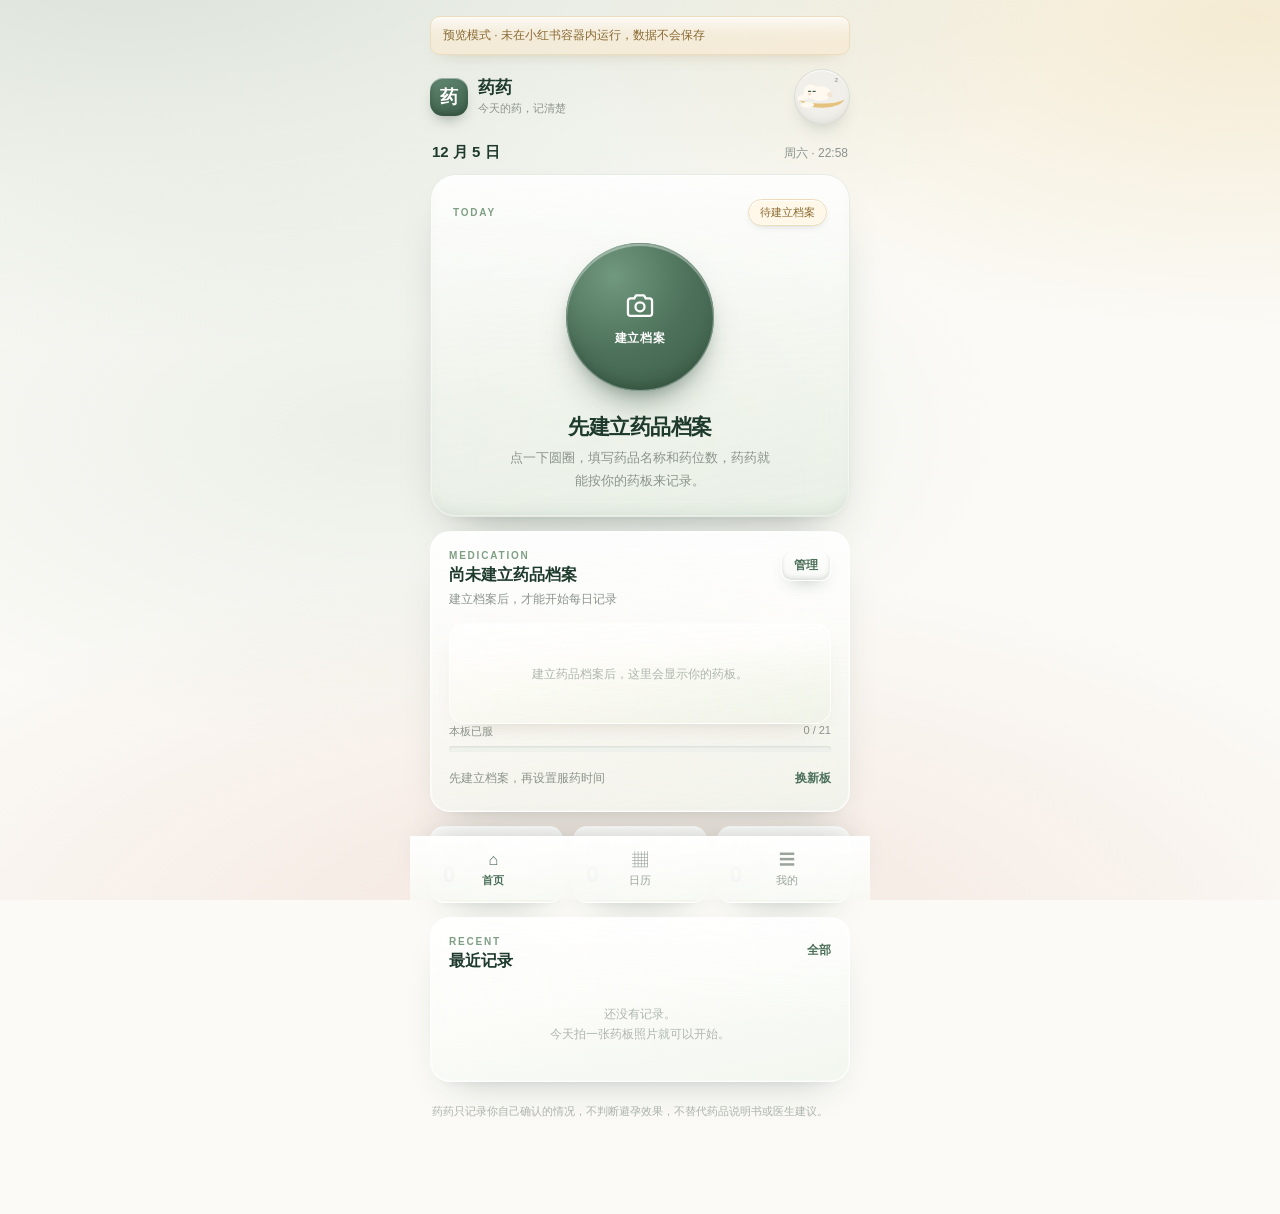
==== commit 9da3fd59: "新增打卡身体状况记录与药片记录回看" ====
--- a/index.html
+++ b/index.html
@@ -276,8 +276,8 @@
       <div class="page-head">
         <button class="link-btn" data-nav="home">‹ 返回首页</button>
         <span class="eyebrow">CHECK IN</span>
-        <h1>每日拍照</h1>
-        <p class="lead">拍一张完整药板，点「确认已服用」就能完成今天的记录。</p>
+        <h1>每日打卡</h1>
+        <p class="lead">拍一张药板照片，或直接记录今天的服药情况和身体状况。</p>
       </div>
 
       <section class="card" id="captureStep">
@@ -313,6 +313,7 @@
           <button class="btn ghost" data-action="open-album">从相册选择</button>
         </div>
         <button class="link-btn block-link" id="lastPhotoBtn" data-action="view-last-photo" hidden>查看上次拍摄的照片</button>
+        <button class="link-btn block-link" data-action="skip-photo">不拍照，只记录身体状况</button>
         <p class="help">照片只写入这台设备的药药沙箱，不会上传。</p>
       </section>
 
@@ -320,14 +321,14 @@
         <div class="card-head">
           <div>
             <span class="eyebrow">PREVIEW</span>
-            <h2>照片预览</h2>
+            <h2 id="previewTitle">照片预览</h2>
           </div>
           <span class="quality-badge" id="qualityBadge">检查中</span>
         </div>
-        <div class="preview-shot">
+        <div class="preview-shot" id="previewShot">
           <img id="photoPreview" alt="药板照片" hidden>
         </div>
-        <div class="quality-card">
+        <div class="quality-card" id="qualityCard">
           <div class="quality-top">
             <strong id="qualityLabel">照片质量检查</strong>
             <span id="qualityScore">--</span>
@@ -336,15 +337,31 @@
           <ul class="issue-list" id="qualityIssues"></ul>
           <p class="help" id="qualityHint">正在分析亮度、对比度和清晰度。</p>
         </div>
+        <div class="body-block">
+          <span class="eyebrow">BODY</span>
+          <h2>今天的身体状态</h2>
+          <p class="help">默认为良好。有不适可以多选，方便以后回看和就医时参考。</p>
+          <div class="body-chips" id="bodyChips">
+            <button class="body-chip is-on" data-action="body-pick" data-body="good">良好</button>
+            <button class="body-chip" data-action="body-pick" data-body="痛经">痛经</button>
+            <button class="body-chip" data-action="body-pick" data-body="出血">出血</button>
+            <button class="body-chip" data-action="body-pick" data-body="恶心">恶心</button>
+            <button class="body-chip" data-action="body-pick" data-body="其他">其他</button>
+          </div>
+          <div class="field" id="bodyOtherWrap" hidden>
+            <label for="bodyOther">补充说明</label>
+            <input id="bodyOther" type="text" maxlength="40" placeholder="例如：头晕、乳房胀痛">
+          </div>
+        </div>
         <div class="btn-row">
-          <button class="btn ghost" data-action="retake">重新拍摄</button>
+          <button class="btn ghost" data-action="retake" id="retakeBtn">重新拍摄</button>
           <button class="btn primary" data-action="confirm-taken">确认已服用</button>
         </div>
         <div class="secondary-row">
           <button class="link-btn" data-action="confirm-not-taken">尚未服用</button>
           <button class="link-btn" data-action="confirm-uncertain">我不确定</button>
         </div>
-        <button class="link-btn block-link" data-action="confirm-photo">对照药板逐格标记（可选）</button>
+        <button class="link-btn block-link" data-action="confirm-photo" id="markPillsBtn">对照药板逐格标记（可选）</button>
         <p class="help">确认后会记下当前时间，照片只作为当天凭证保存在本机，不会上传。</p>
       </section>
 
@@ -468,6 +485,12 @@
         </div>
       </section>
 
+      <section class="card">
+        <span class="eyebrow">BODY</span>
+        <h2>当日身体状况</h2>
+        <div class="body-tags" id="dayBody"></div>
+      </section>
+
       <section class="card" id="dayConfirmCard">
         <span class="eyebrow">CONFIRM</span>
         <h2>确认这一天</h2>
--- a/assets/style.css
+++ b/assets/style.css
@@ -1525,3 +1525,449 @@
   .today-card { padding: 24px 22px; }
   .shot-frame { height: 216px; }
 }
+
+/* =========================================================
+   V2.2 视觉升级 — 磨砂玻璃 + 糖果质感
+   只调整表面、阴影、高光、过渡；配色与布局保持原样。
+   ========================================================= */
+
+:root {
+  --glass-blur: 18px;
+  --glass-line: rgba(255, 255, 255, .78);
+  --sheen: linear-gradient(180deg, rgba(255, 255, 255, .72) 0%, rgba(255, 255, 255, .14) 40%, rgba(255, 255, 255, 0) 66%);
+  --candy-white: linear-gradient(168deg, rgba(255, 255, 255, .46) 0%, rgba(246, 250, 243, .24) 46%, rgba(222, 235, 220, .38) 100%);
+  --shadow-glass: 0 18px 40px -24px rgba(30, 58, 44, .34), 0 4px 12px -6px rgba(30, 58, 44, .08);
+  --shadow-candy: inset 0 1px 0 rgba(255, 255, 255, .5), inset 0 -2px 4px rgba(20, 45, 32, .14), 0 8px 18px -10px rgba(35, 64, 48, .42);
+}
+
+/* 背景：奶油底 + 极淡的糖果色光斑，给磨砂层提供层次 */
+body {
+  background-color: var(--cream);
+  background-image:
+    radial-gradient(120% 70% at 10% -6%, rgba(127, 159, 132, .26), rgba(127, 159, 132, 0) 64%),
+    radial-gradient(90% 58% at 98% 2%, rgba(231, 201, 131, .30), rgba(231, 201, 131, 0) 60%),
+    radial-gradient(70% 50% at 30% 48%, rgba(127, 159, 132, .12), rgba(127, 159, 132, 0) 70%),
+    radial-gradient(110% 70% at 48% 106%, rgba(217, 145, 127, .20), rgba(217, 145, 127, 0) 62%);
+  background-attachment: fixed;
+  background-repeat: no-repeat;
+}
+
+/* ---------- 玻璃面板 ---------- */
+
+.card,
+.stat {
+  background-color: rgba(255, 255, 255, .5);
+  background-image: var(--sheen), var(--candy-white);
+  border-color: var(--glass-line);
+  box-shadow: var(--shadow-glass), inset 0 1px 0 rgba(255, 255, 255, .95), inset 0 0 0 1px rgba(255, 255, 255, .38);
+}
+
+.blister-pack {
+  background-color: rgba(252, 250, 243, .44);
+  background-image: var(--sheen), linear-gradient(170deg, rgba(255, 255, 255, .5) 0%, rgba(250, 247, 238, .18) 44%, rgba(226, 234, 216, .4) 100%);
+  border-color: rgba(255, 255, 255, .8);
+  box-shadow: 0 12px 26px -18px rgba(120, 108, 80, .42), inset 0 1px 0 rgba(255, 255, 255, .9);
+}
+
+.dev-panel {
+  background-color: rgba(247, 249, 244, .68);
+  background-image: var(--sheen);
+  border-color: rgba(150, 170, 145, .55);
+  box-shadow: 0 10px 22px -18px rgba(30, 58, 44, .4), inset 0 1px 0 rgba(255, 255, 255, .9);
+}
+
+.profile-card {
+  background-color: rgba(237, 242, 234, .5);
+  background-image: var(--sheen), linear-gradient(165deg, rgba(255, 255, 255, .46) 0%, rgba(234, 242, 231, .2) 48%, rgba(204, 222, 207, .4) 100%);
+  border-color: var(--glass-line);
+  box-shadow: var(--shadow-glass), inset 0 1px 0 rgba(255, 255, 255, .9);
+}
+
+.confirm-opt {
+  background-color: rgba(255, 255, 255, .54);
+  background-image: var(--sheen), linear-gradient(170deg, rgba(255, 255, 255, .5) 0%, rgba(246, 250, 243, .18) 50%, rgba(218, 232, 216, .36) 100%);
+  border-color: rgba(255, 255, 255, .9);
+  box-shadow: 0 10px 20px -16px rgba(30, 58, 44, .4), inset 0 1px 0 rgba(255, 255, 255, .95);
+}
+.confirm-opt.is-on {
+  background-color: rgba(237, 242, 234, .78);
+  background-image: var(--sheen), linear-gradient(170deg, rgba(255, 255, 255, .5) 0%, rgba(230, 240, 227, .22) 50%, rgba(196, 218, 199, .4) 100%);
+  border-color: rgba(76, 112, 89, .38);
+}
+
+.notice {
+  border-color: rgba(255, 255, 255, .7);
+  box-shadow: 0 10px 22px -18px rgba(30, 58, 44, .45), inset 0 1px 0 rgba(255, 255, 255, .8);
+}
+.notice.amber { background-color: rgba(246, 235, 213, .8); }
+.notice.plain { background-color: rgba(246, 244, 237, .72); }
+.notice.ok { background-color: rgba(237, 242, 234, .82); }
+
+.banner {
+  background-color: rgba(246, 235, 213, .78);
+  background-image: var(--sheen);
+  box-shadow: 0 8px 18px -14px rgba(138, 106, 50, .5), inset 0 1px 0 rgba(255, 255, 255, .9);
+}
+
+/* 今日卡：玻璃底 + 顶部高光 + 落地阴影 */
+.today-card {
+  background-color: rgba(237, 242, 234, .56);
+  background-image: var(--sheen), linear-gradient(168deg, rgba(255, 255, 255, .42) 0%, rgba(233, 241, 230, .2) 46%, rgba(201, 221, 204, .38) 100%);
+  border-color: rgba(255, 255, 255, .68);
+  box-shadow:
+    0 26px 48px -28px rgba(30, 58, 44, .42),
+    0 6px 14px -8px rgba(30, 58, 44, .1),
+    inset 0 1px 0 rgba(255, 255, 255, .9),
+    inset 0 0 0 1px rgba(255, 255, 255, .4),
+    inset 0 -14px 26px -22px rgba(76, 112, 89, .35);
+}
+.today-card.is-done {
+  background-color: rgba(237, 242, 234, .58);
+  background-image: var(--sheen), linear-gradient(168deg, rgba(255, 255, 255, .44) 0%, rgba(228, 239, 225, .22) 46%, rgba(193, 216, 197, .4) 100%);
+}
+.today-card.is-missed {
+  background-color: rgba(244, 228, 219, .68);
+  background-image: var(--sheen), linear-gradient(168deg, rgba(255, 255, 255, .42) 0%, rgba(243, 224, 214, .2) 46%, rgba(230, 192, 176, .42) 100%);
+  border-color: rgba(255, 255, 255, .62);
+}
+.today-card.is-uncertain,
+.today-card.is-pending {
+  background-color: rgba(246, 235, 213, .68);
+  background-image: var(--sheen), linear-gradient(168deg, rgba(255, 255, 255, .44) 0%, rgba(245, 232, 205, .2) 46%, rgba(236, 214, 165, .42) 100%);
+}
+.today-card.is-empty {
+  background-color: rgba(243, 246, 240, .54);
+  background-image: var(--sheen), linear-gradient(168deg, rgba(255, 255, 255, .46) 0%, rgba(240, 246, 237, .2) 46%, rgba(214, 229, 213, .36) 100%);
+}
+.today-card.is-break {
+  background-color: rgba(238, 246, 250, .6);
+  background-image: var(--sheen), linear-gradient(168deg, rgba(255, 255, 255, .44) 0%, rgba(231, 242, 248, .22) 46%, rgba(196, 220, 235, .4) 100%);
+}
+.today-card.is-paused {
+  background-color: rgba(242, 245, 247, .62);
+  background-image: var(--sheen), linear-gradient(168deg, rgba(255, 255, 255, .44) 0%, rgba(235, 240, 244, .22) 46%, rgba(205, 217, 225, .4) 100%);
+}
+
+/* 底部导航 & 弹层：真正的磨砂 */
+.tabbar {
+  background-color: rgba(255, 255, 255, .6);
+  background-image: linear-gradient(180deg, rgba(255, 255, 255, .88), rgba(244, 248, 241, .5));
+  border-top: 1px solid rgba(255, 255, 255, .9);
+  box-shadow: 0 -14px 34px -22px rgba(30, 58, 44, .45), inset 0 1px 0 rgba(255, 255, 255, .95);
+}
+.sheet {
+  background-color: rgba(255, 255, 255, .74);
+  background-image: var(--sheen), linear-gradient(178deg, rgba(255, 255, 255, .5) 0%, rgba(247, 250, 244, .2) 52%, rgba(228, 238, 225, .34) 100%);
+  border: 1px solid rgba(255, 255, 255, .9);
+  border-bottom: 0;
+  box-shadow: 0 -24px 54px -24px rgba(24, 38, 30, .4), inset 0 1px 0 rgba(255, 255, 255, .95);
+}
+.sheet-mask { background: rgba(24, 38, 30, .32); }
+
+@supports ((-webkit-backdrop-filter: blur(2px)) or (backdrop-filter: blur(2px))) {
+  .card,
+  .stat,
+  .blister-pack,
+  .dev-panel,
+  .profile-card,
+  .confirm-opt,
+  .notice,
+  .sheet,
+  .tabbar,
+  .today-card {
+    -webkit-backdrop-filter: blur(var(--glass-blur)) saturate(1.35);
+    backdrop-filter: blur(var(--glass-blur)) saturate(1.35);
+  }
+  .tabbar { --glass-blur: 22px; }
+  .sheet { --glass-blur: 26px; }
+  .sheet-mask {
+    -webkit-backdrop-filter: blur(4px) saturate(1.1);
+    backdrop-filter: blur(4px) saturate(1.1);
+  }
+}
+
+/* ---------- 糖果按钮 ---------- */
+
+.btn {
+  border: 1px solid rgba(255, 255, 255, .32);
+  box-shadow: var(--shadow-candy);
+  transition: transform .15s, box-shadow .2s, opacity .15s;
+}
+.btn.primary {
+  background-color: var(--sage-deep);
+  background-image: linear-gradient(180deg, #70977c 0%, #4c7059 52%, #3d5d49 100%);
+  border-color: rgba(255, 255, 255, .24);
+  box-shadow:
+    inset 0 1px 0 rgba(255, 255, 255, .42),
+    inset 0 -2px 4px rgba(16, 38, 26, .3),
+    0 14px 24px -12px rgba(35, 64, 48, .6),
+    0 3px 6px -3px rgba(30, 58, 44, .18);
+}
+.btn.ghost {
+  background-color: rgba(243, 246, 240, .82);
+  background-image: linear-gradient(180deg, rgba(255, 255, 255, .9), rgba(255, 255, 255, .28));
+  border-color: rgba(255, 255, 255, .85);
+}
+.btn.plain {
+  background-color: rgba(255, 255, 255, .74);
+  background-image: linear-gradient(180deg, rgba(255, 255, 255, .96), rgba(255, 255, 255, .4));
+  border-color: rgba(255, 255, 255, .9);
+}
+.btn.danger {
+  background-color: rgba(255, 255, 255, .74);
+  background-image: linear-gradient(180deg, rgba(255, 255, 255, .96), rgba(255, 255, 255, .38));
+  border-color: rgba(236, 211, 199, .9);
+}
+.btn:active {
+  transform: scale(.975);
+  box-shadow: inset 0 1px 0 rgba(255, 255, 255, .35), inset 0 2px 6px rgba(20, 45, 32, .16);
+}
+
+/* 相机主按钮：果冻质感 */
+.shutter {
+  border: 1px solid rgba(255, 255, 255, .26);
+  background-image: radial-gradient(circle at 32% 22%, #71997f 0%, #4c7059 48%, #3f604b 100%);
+  box-shadow:
+    inset 0 2px 1px rgba(255, 255, 255, .42),
+    inset 0 -12px 18px -12px rgba(16, 38, 26, .5),
+    0 20px 34px -14px rgba(35, 64, 48, .55),
+    0 6px 12px -4px rgba(30, 58, 44, .14);
+}
+.shutter.is-taken { background-image: radial-gradient(circle at 32% 22%, #83a98b 0%, #5f8468 52%, #52765c 100%); }
+.shutter.is-missed { background-image: radial-gradient(circle at 32% 22%, #d3a08c 0%, #b9826d 52%, #a9725d 100%); }
+.shutter.is-uncertain { background-image: radial-gradient(circle at 32% 22%, #d3b873 0%, #bf9d52 52%, #ad8d45 100%); }
+.shutter.is-break,
+.shutter.is-paused { background-image: radial-gradient(circle at 32% 22%, #8badc1 0%, #6f93aa 52%, #61859c 100%); }
+.shutter.is-empty,
+.shutter.is-pending { background-image: radial-gradient(circle at 32% 22%, #71997f 0%, #4c7059 52%, #3f604b 100%); }
+.shutter:active {
+  transform: scale(.965);
+  box-shadow:
+    inset 0 2px 6px rgba(16, 38, 26, .35),
+    0 8px 16px -10px rgba(35, 64, 48, .5);
+}
+
+/* 状态胶囊：糖果高光 */
+.status {
+  box-shadow: inset 0 1px 0 rgba(255, 255, 255, .9), inset 0 0 0 1px rgba(255, 255, 255, .45), 0 3px 8px -5px rgba(30, 58, 44, .3);
+}
+.record-switch {
+  box-shadow: inset 0 1px 2px rgba(30, 58, 44, .1), inset 0 -1px 0 rgba(255, 255, 255, .7);
+}
+.rs-opt.is-on {
+  background-image: linear-gradient(180deg, rgba(255, 255, 255, 1), rgba(255, 255, 255, .8));
+  box-shadow: 0 3px 7px -3px rgba(30, 58, 44, .28), inset 0 1px 0 #fff;
+}
+
+/* ---------- 开关 / 选项卡 / 日历 ---------- */
+
+.switch {
+  background-image: linear-gradient(180deg, #d3dad1, #e7ebe3);
+  box-shadow: inset 0 1px 2px rgba(30, 58, 44, .16), inset 0 -1px 0 rgba(255, 255, 255, .7);
+}
+.switch.is-on {
+  background-image: linear-gradient(180deg, #6d9474, #8aab8f);
+  box-shadow: inset 0 1px 2px rgba(30, 58, 44, .22), 0 3px 8px -3px rgba(76, 112, 89, .55);
+}
+.switch:after {
+  background-image: radial-gradient(circle at 34% 28%, #ffffff, #f4f1e8);
+  box-shadow: 0 2px 4px rgba(0, 0, 0, .16), inset 0 -1px 0 rgba(0, 0, 0, .05);
+}
+
+.cal-nav {
+  background-image: linear-gradient(180deg, #ffffff, rgba(243, 246, 240, .72));
+  box-shadow: inset 0 1px 0 #fff, 0 4px 10px -6px rgba(30, 58, 44, .4);
+}
+.cal-day {
+  transition: transform .15s, box-shadow .2s;
+}
+.cal-day.is-taken,
+.cal-day.is-not-taken,
+.cal-day.is-uncertain,
+.cal-day.is-paused {
+  background-image: linear-gradient(180deg, rgba(255, 255, 255, .62), rgba(255, 255, 255, .04));
+  box-shadow: inset 0 1px 0 rgba(255, 255, 255, .85), 0 3px 7px -4px rgba(30, 58, 44, .28);
+}
+.cal-day.is-taken {
+  background-color: rgba(201, 221, 204, .55);
+  background-image: linear-gradient(170deg, rgba(255, 255, 255, .68) 0%, rgba(214, 231, 216, .18) 52%, rgba(178, 205, 183, .42) 100%);
+}
+.cal-day.is-not-taken {
+  background-color: rgba(236, 205, 191, .55);
+  background-image: linear-gradient(170deg, rgba(255, 255, 255, .66) 0%, rgba(240, 216, 205, .18) 52%, rgba(224, 181, 163, .44) 100%);
+}
+.cal-day.is-uncertain {
+  background-color: rgba(243, 214, 228, .55);
+  background-image: linear-gradient(170deg, rgba(255, 255, 255, .66) 0%, rgba(245, 225, 235, .18) 52%, rgba(232, 193, 212, .44) 100%);
+}
+.cal-day.is-today {
+  box-shadow:
+    inset 0 0 0 1.5px var(--sage-deep),
+    inset 0 1px 0 rgba(255, 255, 255, .7),
+    0 4px 10px -5px rgba(76, 112, 89, .45);
+}
+.cal-day:active { transform: scale(.94); }
+
+/* ---------- 药板：糖衣药片 ---------- */
+
+.blister-groove {
+  background-image: linear-gradient(180deg, #f5f0e4, #eee8da);
+  box-shadow: inset 0 2px 3px rgba(150, 138, 108, .24), 0 1px 0 rgba(255, 255, 255, .85);
+}
+.bpill-dot {
+  background-image: radial-gradient(circle at 34% 26%, #ffffff 0%, #fcf8ef 52%, #f5efe0 100%);
+  box-shadow:
+    inset 0 2px 2px rgba(255, 255, 255, .95),
+    inset 0 -3px 5px rgba(150, 138, 108, .16),
+    0 2px 4px -1px rgba(120, 110, 85, .2);
+}
+.bpill.is-taken .bpill-dot {
+  background-image: radial-gradient(circle at 32% 24%, #8bae92 0%, #6f9475 56%, #5f8468 100%);
+  box-shadow: inset 0 2px 2px rgba(255, 255, 255, .45), inset 0 -3px 5px rgba(45, 70, 50, .22), 0 2px 4px -1px rgba(90, 105, 85, .3);
+}
+.bpill.is-pending .bpill-dot {
+  background-image: radial-gradient(circle at 32% 24%, #fdf4d2 0%, #f6e6ae 56%, #eeda98 100%);
+  box-shadow: inset 0 2px 2px rgba(255, 255, 255, .8), inset 0 -3px 5px rgba(180, 155, 90, .2), 0 2px 4px -1px rgba(150, 130, 70, .22);
+}
+.bpill.is-missed .bpill-dot {
+  background-image: radial-gradient(circle at 32% 24%, #eab7a7 0%, #d8917f 56%, #c9826f 100%);
+  box-shadow: inset 0 2px 2px rgba(255, 255, 255, .4), inset 0 -3px 5px rgba(130, 60, 40, .22), 0 2px 4px -1px rgba(140, 85, 65, .28);
+}
+.bpill.is-uncertain .bpill-dot {
+  background-image: radial-gradient(circle at 32% 24%, #fae7f0 0%, #f1cfdf 56%, #e6bcd1 100%);
+  box-shadow: inset 0 2px 2px rgba(255, 255, 255, .7), inset 0 -3px 5px rgba(150, 90, 120, .16), 0 2px 4px -1px rgba(150, 100, 125, .2);
+}
+.bpill.is-upcoming .bpill-dot {
+  background-image: radial-gradient(circle at 34% 26%, #ffffff 0%, #fffdf8 58%, #f7f2e6 100%);
+}
+.bpill.is-break .bpill-dot {
+  background-image: radial-gradient(circle at 32% 24%, #ecf5fa 0%, #dcebf5 56%, #cde1ee 100%);
+}
+.bpill.is-today .bpill-dot {
+  box-shadow:
+    0 0 0 2px rgba(76, 112, 89, .42),
+    inset 0 2px 2px rgba(255, 255, 255, .55),
+    0 2px 5px -1px rgba(120, 110, 85, .28);
+}
+
+.progress {
+  background: rgba(238, 241, 234, .9);
+  box-shadow: inset 0 1px 2px rgba(30, 58, 44, .12);
+}
+.progress b {
+  background-image: linear-gradient(180deg, #96b39a, #7f9f84 60%, #71947a);
+  box-shadow: inset 0 1px 0 rgba(255, 255, 255, .5), 0 1px 3px rgba(76, 112, 89, .35);
+}
+
+/* ---------- 表单 / 图标 / 杂项 ---------- */
+
+.field input,
+.field select,
+.field textarea,
+.sheet textarea {
+  background-color: rgba(255, 255, 255, .72);
+  border-color: rgba(255, 255, 255, .9);
+  box-shadow: inset 0 1px 2px rgba(30, 58, 44, .08), inset 0 -1px 0 rgba(255, 255, 255, .9), 0 1px 0 rgba(255, 255, 255, .9);
+}
+.field input:focus,
+.field select:focus,
+.field textarea:focus {
+  border-color: rgba(127, 159, 132, .8);
+  box-shadow: inset 0 1px 2px rgba(30, 58, 44, .06), 0 0 0 3px rgba(127, 159, 132, .18);
+}
+
+.logo {
+  background-image: linear-gradient(160deg, #628871 0%, #4c7059 55%, #41624d 100%);
+  box-shadow: inset 0 1px 0 rgba(255, 255, 255, .42), inset 0 -3px 6px rgba(16, 38, 26, .32), 0 8px 16px -8px rgba(35, 64, 48, .6);
+}
+.mascot {
+  box-shadow:
+    inset 0 1px 0 rgba(255, 255, 255, .9),
+    inset 0 -6px 12px -8px rgba(30, 58, 44, .18),
+    0 10px 20px -12px rgba(30, 58, 44, .35);
+}
+.menu-ico,
+.opt-ico {
+  box-shadow: inset 0 1px 0 #fff, 0 3px 7px -4px rgba(30, 58, 44, .3);
+}
+.confirm-opt.is-on .opt-ico {
+  background-image: linear-gradient(180deg, #678d74, #4c7059);
+  box-shadow: inset 0 1px 0 rgba(255, 255, 255, .38), 0 5px 12px -5px rgba(35, 64, 48, .6);
+}
+.profile-ico {
+  box-shadow: inset 0 1px 0 #fff, 0 4px 10px -6px rgba(30, 58, 44, .35);
+}
+.dev-btn {
+  box-shadow: inset 0 1px 0 rgba(255, 255, 255, .8), 0 3px 7px -4px rgba(30, 58, 44, .3);
+}
+.dev-btn:active { transform: scale(.97); }
+.menu-item:active { background-color: rgba(255, 255, 255, .35); }
+.toast {
+  background-image: linear-gradient(180deg, #2f4a38, #24392c);
+  box-shadow: inset 0 1px 0 rgba(255, 255, 255, .18), 0 14px 28px -12px rgba(24, 38, 30, .6);
+}
+
+/* ---------- 身体状况记录 ---------- */
+
+.body-block {
+  margin-top: 20px;
+  padding-top: 18px;
+  border-top: 1px dashed rgba(76, 112, 89, .18);
+}
+.body-block h2 {
+  margin: 4px 0 6px;
+  font-size: 17px;
+}
+.body-chips {
+  display: flex;
+  flex-wrap: wrap;
+  margin-top: 12px;
+}
+.body-chip {
+  margin: 0 8px 8px 0;
+  padding: 9px 16px;
+  border: 1px solid rgba(255, 255, 255, .9);
+  border-radius: var(--r-pill);
+  background-color: rgba(255, 255, 255, .66);
+  background-image: linear-gradient(180deg, rgba(255, 255, 255, .95), rgba(255, 255, 255, .35));
+  box-shadow: inset 0 1px 0 #fff, 0 4px 10px -7px rgba(30, 58, 44, .45);
+  font-family: inherit;
+  font-size: 13px;
+  font-weight: 700;
+  color: var(--text);
+  transition: transform .15s, box-shadow .2s, background-color .2s;
+}
+.body-chip.is-on {
+  background-color: rgba(201, 221, 204, .92);
+  background-image: linear-gradient(180deg, rgba(255, 255, 255, .78), rgba(214, 231, 216, .25));
+  color: var(--sage-deep);
+  box-shadow: inset 0 0 0 1px rgba(76, 112, 89, .42), inset 0 1px 0 #fff, 0 6px 12px -8px rgba(35, 64, 48, .5);
+}
+.body-chip:active {
+  transform: scale(.95);
+}
+.body-tags {
+  display: flex;
+  flex-wrap: wrap;
+  margin-top: 10px;
+}
+.body-tag {
+  margin: 0 8px 8px 0;
+  padding: 7px 13px;
+  border-radius: var(--r-pill);
+  background-color: rgba(236, 205, 191, .55);
+  background-image: linear-gradient(170deg, rgba(255, 255, 255, .6), rgba(236, 205, 191, .2));
+  color: var(--clay-ink);
+  font-size: 12px;
+  font-weight: 700;
+}
+.body-tag.is-good {
+  background-color: rgba(201, 221, 204, .6);
+  background-image: linear-gradient(170deg, rgba(255, 255, 255, .65), rgba(201, 221, 204, .2));
+  color: var(--sage-deep);
+}
+.body-empty {
+  margin: 12px 0 0;
+  font-size: 13px;
+  color: var(--muted);
+}
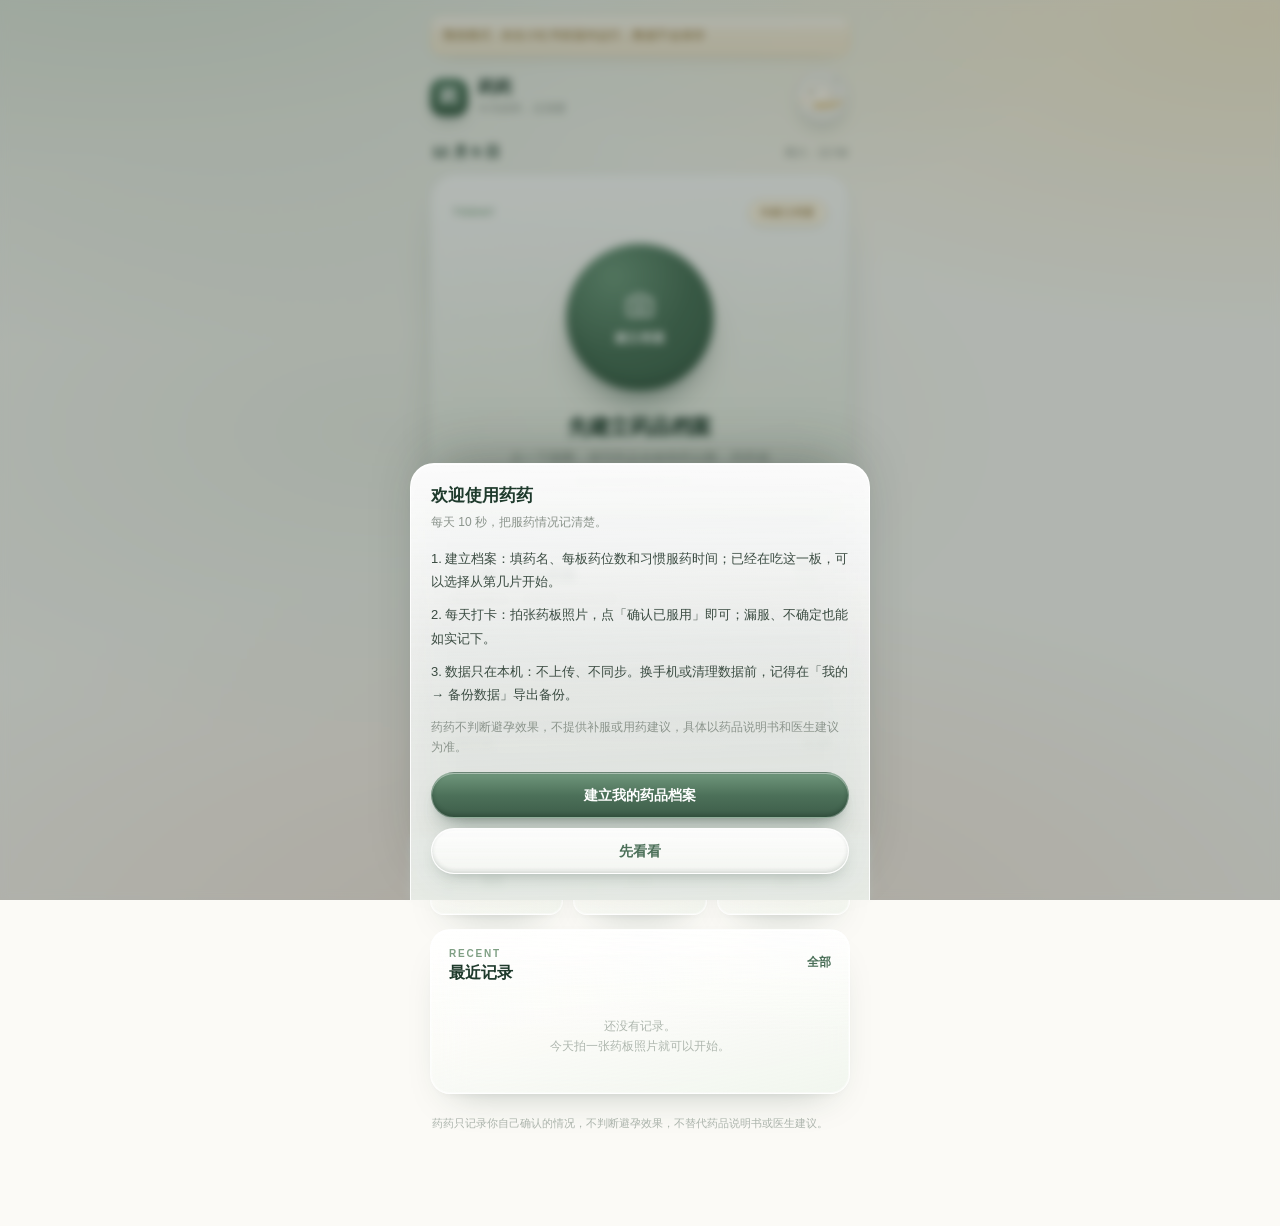
==== commit 66f0f758: "数据备份恢复、首次引导、停药期快速打卡与恢复记录三选项" ====
--- a/index.html
+++ b/index.html
@@ -200,6 +200,7 @@
         </div>
         <h1 id="todayTitle">今天还没有记录</h1>
         <p class="lead" id="todayLead">拍一张药板照片，再由你确认今天的服药情况。</p>
+        <div class="today-reminders" id="todayReminders" hidden></div>
         <div class="hero-foot" id="heroFoot" hidden>
           <button class="link-btn hero-secondary" data-action="view-today" id="todaySecondary" hidden>查看今天的记录</button>
           <div class="record-switch" id="recordSwitch" hidden>
@@ -229,6 +230,7 @@
           <span><i class="dot missed"></i>漏服</span>
           <span><i class="dot pink"></i>不确定</span>
           <span><i class="dot breakday"></i>无需服药</span>
+          <span id="unrecordedLegend" hidden><i class="dot unrecorded"></i>之前未记录</span>
         </div>
         <div class="break-wrap" id="breakWrap" hidden>
           <div class="break-head"><span>停药期 · 7 天</span><span>无需服药</span></div>
@@ -302,9 +304,26 @@
           <span class="corner bl"></span>
           <span class="corner br"></span>
           <div class="frame-inner">
-            <span class="frame-ico">◎</span>
-            <strong>把整板放进框内</strong>
-            <p>点击使用后置摄像头拍摄</p>
+            <svg class="blister-guide" viewBox="0 0 260 124" role="img" aria-label="21 片 U 形药板对齐示意">
+              <rect x="4" y="4" width="252" height="116" rx="18" class="guide-board"></rect>
+              <path d="M18 24H242V100H18" class="guide-u"></path>
+              <g class="guide-pills">
+                <circle cx="18" cy="24" r="8"></circle><circle cx="43" cy="24" r="8"></circle>
+                <circle cx="68" cy="24" r="8"></circle><circle cx="93" cy="24" r="8"></circle>
+                <circle cx="118" cy="24" r="8"></circle><circle cx="143" cy="24" r="8"></circle>
+                <circle cx="168" cy="24" r="8"></circle><circle cx="193" cy="24" r="8"></circle>
+                <circle cx="218" cy="24" r="8"></circle><circle cx="242" cy="24" r="8"></circle>
+                <circle cx="242" cy="62" r="8"></circle>
+                <circle cx="18" cy="100" r="8"></circle><circle cx="43" cy="100" r="8"></circle>
+                <circle cx="68" cy="100" r="8"></circle><circle cx="93" cy="100" r="8"></circle>
+                <circle cx="118" cy="100" r="8"></circle><circle cx="143" cy="100" r="8"></circle>
+                <circle cx="168" cy="100" r="8"></circle><circle cx="193" cy="100" r="8"></circle>
+                <circle cx="218" cy="100" r="8"></circle><circle cx="242" cy="100" r="8"></circle>
+              </g>
+              <text x="118" y="67" text-anchor="middle" class="guide-text">21 片 U 形药板</text>
+            </svg>
+            <strong>把药板放平，对齐这个形状</strong>
+            <p>21 个药位完整入镜 · 点击直接打开后置相机</p>
           </div>
         </div>
 
@@ -439,30 +458,64 @@
         <p class="lead">点日期查看当天的照片、药位标记和确认结果。</p>
       </div>
 
-      <section class="card">
+      <section class="card calendar-card">
         <div class="cal-head">
           <button class="cal-nav" data-action="prev-month" aria-label="上个月">‹</button>
-          <strong id="calTitle">--</strong>
+          <div class="cal-title-wrap">
+            <strong id="calTitle">--</strong>
+            <span id="calRange">--</span>
+          </div>
           <button class="cal-nav" data-action="next-month" aria-label="下个月">›</button>
         </div>
         <div class="cal-grid" id="calGrid"></div>
-        <div class="legend">
-          <span><i class="dot taken"></i>已确认服用</span>
-          <span><i class="dot not-taken"></i>尚未服用</span>
-          <span><i class="dot uncertain"></i>不确定</span>
+        <div class="legend calendar-legend">
+          <span><i class="dot taken"></i>已服</span>
+          <span><i class="dot pending"></i>待服</span>
+          <span><i class="dot missed"></i>漏服</span>
+          <span><i class="dot pink"></i>不确定</span>
+          <span><i class="dot breakday"></i>停药</span>
           <span><i class="dot none"></i>未记录</span>
         </div>
       </section>
 
       <section class="card">
         <div class="card-head">
-          <h2>本月概况</h2>
+          <h2>记录总览</h2>
           <button class="link-btn" data-action="goto-today">回到今天</button>
         </div>
+        <div class="metric-grid" id="recordOverview"></div>
         <div class="month-summary" id="monthSummary"></div>
       </section>
 
-      <p class="foot-note">药板上过去的服药日如果没有记录，会按漏服显示；日历里的格子只反映你确认过的记录。</p>
+      <section class="card">
+        <div class="card-head">
+          <h2>月度趋势</h2>
+          <span class="card-side" id="chartYear">--</span>
+        </div>
+        <div class="chart-legend">
+          <span><i class="dot taken"></i>已服</span>
+          <span><i class="dot missed"></i>漏服</span>
+          <span><i class="dot pink"></i>不确定</span>
+        </div>
+        <div class="month-chart" id="monthChart"></div>
+        <div class="subsection-head">按年份统计</div>
+        <div class="year-chart" id="yearChart"></div>
+      </section>
+
+      <section class="card">
+        <div class="card-head"><h2>身体状态与不良反应</h2></div>
+        <div class="metric-grid metric-grid-three" id="bodyOverview"></div>
+        <div class="subsection-head">按不良反应类型</div>
+        <div class="reaction-chart" id="reactionChart"></div>
+      </section>
+
+      <section class="card">
+        <div class="card-head"><h2>按服药周期</h2></div>
+        <div id="cycleSummary"></div>
+        <div class="cycle-list" id="cycleStats"></div>
+      </section>
+
+      <p class="foot-note">日历展示当前月及前后各 15 天。同一板药的有效服药日用连续色块串联；统计排除停药期和手动停药日，身体状态单独统计。</p>
     </section>
 
     <!-- ==================== 历史详情 ==================== -->
@@ -528,6 +581,11 @@
           <span class="menu-text"><strong>药品管理</strong><span id="menuMedDesc">名称、药位数、服药时间</span></span>
           <span class="menu-arrow">›</span>
         </button>
+        <button class="menu-item" data-action="open-leaflet">
+          <span class="menu-ico">说</span>
+          <span class="menu-text"><strong>说明书</strong><span id="menuLeafletDesc">拍照保存，随时查看</span></span>
+          <span class="menu-arrow">›</span>
+        </button>
         <button class="menu-item" data-nav="settings">
           <span class="menu-ico">铃</span>
           <span class="menu-text"><strong>提醒管理</strong><span id="menuReminderDesc">打开药药时提示</span></span>
@@ -540,6 +598,16 @@
         <button class="menu-item" data-action="export-data">
           <span class="menu-ico">图</span>
           <span class="menu-text"><strong>数据导出</strong><span>生成近 7 天记录图片，保存到相册</span></span>
+          <span class="menu-arrow">›</span>
+        </button>
+        <button class="menu-item" data-action="backup-data">
+          <span class="menu-ico">备</span>
+          <span class="menu-text"><strong>备份数据</strong><span>复制备份文本，含全部记录与档案（不含照片）</span></span>
+          <span class="menu-arrow">›</span>
+        </button>
+        <button class="menu-item" data-action="import-data">
+          <span class="menu-ico">恢</span>
+          <span class="menu-text"><strong>恢复数据</strong><span>粘贴备份文本，换机或清理后找回记录</span></span>
           <span class="menu-arrow">›</span>
         </button>
         <button class="menu-item is-danger" data-action="clear-data">
@@ -611,6 +679,17 @@
             <label for="medTime">习惯服药时间</label>
             <input id="medTime" type="time" value="21:00">
           </div>
+        </div>
+        <div class="switch-row">
+          <div class="switch-copy">
+            <strong>从中途开始记录</strong>
+            <p>已经在吃这一板？选择开始日期对应的药片，之前的药位显示为灰色未记录。</p>
+          </div>
+          <button class="switch" id="medMidwaySwitch" data-action="toggle-med-midway" aria-pressed="false" aria-label="从中途开始记录"></button>
+        </div>
+        <div class="field" id="medStartPillWrap" hidden>
+          <label for="medStartPill">开始日期对应第几片</label>
+          <select id="medStartPill"></select>
         </div>
         <div class="switch-row">
           <div class="switch-copy">
@@ -632,22 +711,32 @@
           </select>
           <p class="help">超过这里设定的时间还没记录，首页会显示漏服多久。</p>
         </div>
-        <div class="field-row">
-          <div class="field">
-            <label for="medPackNo">当前板号</label>
-            <input id="medPackNo" type="number" min="1" max="99" value="1">
-          </div>
-          <div class="field">
-            <label for="medStart">本板第 1 片日期</label>
-            <input id="medStart" type="date">
-          </div>
-        </div>
         <div class="field">
           <label for="medNote">备注（可选）</label>
           <textarea id="medNote" rows="2" placeholder="例如：第几板、医生或药师交代的事项" maxlength="80"></textarea>
         </div>
         <button class="btn primary block" data-action="save-med">保存档案</button>
         <p class="help">不同药品的排列和用法可能不同，请以你手里的说明书为准。</p>
+      </section>
+
+      <section class="card">
+        <div class="card-head">
+          <div>
+            <span class="eyebrow">LEAFLET</span>
+            <h2>说明书照片</h2>
+            <p class="muted">拍下来随时查看，可拍多张，也能删除重拍。</p>
+          </div>
+        </div>
+        <div class="leaflet-grid" id="medLeafletGrid"></div>
+        <div class="leaflet-empty" id="medLeafletEmpty" hidden>
+          <p>还没有说明书照片</p>
+          <p class="muted">拍一张说明书，用法用量随时能看。</p>
+        </div>
+        <div class="btn-row">
+          <button class="btn primary" data-action="leaflet-camera">拍照添加</button>
+          <button class="btn ghost" data-action="leaflet-album">从相册选择</button>
+        </div>
+        <p class="help">照片只保存在这台设备，不会上传。</p>
       </section>
 
       <section class="card">
@@ -655,6 +744,28 @@
         <p class="muted" id="medBlisterText">第 1 板 · 已服 0 / 21</p>
         <button class="btn ghost block" data-action="new-blister">换到下一板（从今天开始）</button>
         <p class="help">换新板会把板号 +1、本板开始日期改为今天，历史记录与照片不受影响。</p>
+      </section>
+    </section>
+
+    <!-- ==================== 说明书 ==================== -->
+    <section class="page" data-page="leaflet">
+      <div class="page-head">
+        <button class="link-btn" data-action="back-leaflet">‹ 返回</button>
+        <span class="eyebrow">LEAFLET</span>
+        <h1>说明书</h1>
+        <p class="lead" id="leafletLead">拍照保存药品说明书，关键信息随时能看。</p>
+      </div>
+      <section class="card">
+        <div class="leaflet-grid" id="leafletGrid"></div>
+        <div class="leaflet-empty" id="leafletEmpty" hidden>
+          <p>还没有说明书照片</p>
+          <p class="muted">拍一张说明书，用法用量随时查看，不怕丢。</p>
+        </div>
+        <div class="btn-row">
+          <button class="btn primary" data-action="leaflet-camera">拍照添加</button>
+          <button class="btn ghost" data-action="leaflet-album">从相册选择</button>
+        </div>
+        <p class="help">照片只保存在这台设备，不会上传。点照片可放大查看，点右上角可删除重拍。</p>
       </section>
     </section>
 
@@ -690,6 +801,16 @@
           <span class="menu-text"><strong>数据导出</strong><span>生成近 7 天记录图片</span></span>
           <span class="menu-arrow">›</span>
         </button>
+        <button class="menu-item" data-action="backup-data">
+          <span class="menu-ico">备</span>
+          <span class="menu-text"><strong>备份数据</strong><span>复制备份文本，含全部记录与档案（不含照片）</span></span>
+          <span class="menu-arrow">›</span>
+        </button>
+        <button class="menu-item" data-action="import-data">
+          <span class="menu-ico">恢</span>
+          <span class="menu-text"><strong>恢复数据</strong><span>粘贴备份文本，换机或清理后找回记录</span></span>
+          <span class="menu-arrow">›</span>
+        </button>
         <button class="menu-item is-danger" data-action="clear-data">
           <span class="menu-ico">删</span>
           <span class="menu-text"><strong>数据删除</strong><span>清除本机全部记录与照片</span></span>
--- a/assets/style.css
+++ b/assets/style.css
@@ -343,6 +343,39 @@
   margin-top: 7px;
 }
 .hero-foot .hero-secondary { margin-top: 0; }
+.today-reminders {
+  margin: 10px auto 0;
+  max-width: 280px;
+  display: flex;
+  flex-direction: column;
+}
+.tr-item {
+  display: flex;
+  align-items: flex-start;
+  font-size: 12px;
+  line-height: 1.65;
+  padding: 7px 10px;
+  border-radius: var(--r-sm);
+  margin-top: 6px;
+  text-align: left;
+}
+.tr-item:first-child { margin-top: 0; }
+.tr-badge {
+  flex: none;
+  font-size: 10px;
+  font-weight: 700;
+  padding: 2px 7px;
+  border-radius: 999px;
+  letter-spacing: .5px;
+  margin-right: 7px;
+  line-height: 1.6;
+}
+.tr-text { flex: 1; min-width: 0; }
+.tr-hint { color: var(--muted); padding: 0; }
+.tr-reminder { background: var(--amber); border: 1px solid var(--amber-line); color: var(--amber-ink); }
+.tr-reminder .tr-badge { background: var(--amber-ink); color: #fff; }
+.tr-alert { background: var(--clay); border: 1px solid var(--clay-line); color: var(--clay-ink); }
+.tr-alert .tr-badge { background: var(--clay-ink); color: #fff; }
 .record-switch {
   display: inline-flex;
   align-items: center;
@@ -563,6 +596,81 @@
   color: #cfc4aa;
   font-weight: 700;
 }
+.blister-groove.is-leaflet {
+  -webkit-appearance: none;
+  appearance: none;
+  width: 100%;
+  font: inherit;
+  color: inherit;
+  cursor: pointer;
+  padding: 0 8px;
+  transition: filter .15s ease, transform .15s ease;
+}
+.blister-groove.is-leaflet:hover { filter: brightness(.97); }
+.blister-groove.is-leaflet:active { transform: scale(.985); }
+.blister-groove .groove-name {
+  font-size: 8px;
+  letter-spacing: .2em;
+  color: #a89a78;
+  font-weight: 700;
+  max-width: 58%;
+  overflow: hidden;
+  text-overflow: ellipsis;
+  white-space: nowrap;
+}
+.blister-groove .groove-cue {
+  font-size: 8px;
+  letter-spacing: .08em;
+  color: var(--sage-deep);
+  font-weight: 700;
+  white-space: nowrap;
+  margin-left: 6px;
+}
+.leaflet-grid {
+  display: grid;
+  grid-template-columns: repeat(2, 1fr);
+  grid-gap: 10px;
+  margin: 4px 0 12px;
+}
+.leaflet-thumb {
+  position: relative;
+  height: 170px;
+  border-radius: var(--r-md);
+  overflow: hidden;
+  background: var(--paper-2);
+}
+.leaflet-thumb img {
+  width: 100%;
+  height: 100%;
+  object-fit: cover;
+  display: block;
+  cursor: zoom-in;
+}
+.leaflet-del {
+  position: absolute;
+  top: 6px;
+  right: 6px;
+  width: 26px;
+  height: 26px;
+  border: 0;
+  border-radius: 50%;
+  background: rgba(0, 0, 0, .55);
+  color: #fff;
+  font-size: 16px;
+  line-height: 26px;
+  padding: 0;
+  cursor: pointer;
+  -webkit-appearance: none;
+  appearance: none;
+}
+.leaflet-del:active { background: rgba(0, 0, 0, .75); }
+.leaflet-empty {
+  text-align: center;
+  color: var(--muted);
+  font-size: 13px;
+  padding: 16px 0 6px;
+}
+.leaflet-empty p { margin: 2px 0; }
 .blister-grid-alt {
   display: grid;
   grid-template-columns: repeat(7, 1fr);
@@ -677,6 +785,18 @@
 .dot.missed { background: #d8917f; }
 .dot.pink { background: #e7b7cb; }
 .dot.breakday { background: #b7d3e4; }
+.dot.unrecorded { background: #c5c9c3; }
+
+.bpill.is-unrecorded { cursor: default; }
+.bpill.is-unrecorded .bpill-dot {
+  background-color: #e2e4e0;
+  background-image: radial-gradient(circle at 34% 26%, #f1f2ef 0%, #e2e4e0 58%, #d5d9d3 100%);
+  border-color: #cdd2cb;
+  box-shadow: inset 0 1px 2px rgba(255, 255, 255, .75), inset 0 -2px 4px rgba(90, 100, 90, .08);
+}
+.bpill.is-unrecorded .bpill-dot i { color: #929990; }
+.bpill.is-unrecorded .bpill-date { color: #929990; font-weight: 600; }
+.bpill.is-unrecorded:active { transform: none; }
 
 .break-wrap {
   margin: 0 0 12px;
@@ -699,11 +819,15 @@
 
 .progress-top {
   display: flex;
+  align-items: baseline;
   justify-content: space-between;
   font-size: 11px;
   color: var(--muted);
   margin-bottom: 7px;
 }
+/* 停药期区块隐藏时，补回与药板之间的呼吸间距，避免药板阴影压到这行字 */
+.break-wrap[hidden] + .progress-top { margin-top: 12px; }
+.progress-top span:last-child { font-weight: 700; color: var(--sage-deep); }
 .progress {
   height: 6px;
   background: #eef1ea;
@@ -823,12 +947,38 @@
   margin: 16px 0;
   overflow: hidden;
 }
-.frame-inner { text-align: center; }
-.frame-ico {
+.frame-inner { text-align: center; padding: 8px 18px; }
+.blister-guide {
   display: block;
-  font-size: 30px;
-  color: var(--sage);
-  margin-bottom: 6px;
+  width: 230px;
+  max-width: 100%;
+  height: 104px;
+  margin: 0 auto 8px;
+}
+.guide-board {
+  fill: rgba(255, 255, 255, .42);
+  stroke: rgba(127, 159, 132, .4);
+  stroke-width: 1;
+  stroke-dasharray: 3 4;
+}
+.guide-u {
+  fill: none;
+  stroke: rgba(127, 159, 132, .5);
+  stroke-width: 1.2;
+  stroke-linecap: round;
+  stroke-linejoin: round;
+}
+.guide-pills circle {
+  fill: #fffdf7;
+  stroke: var(--sage);
+  stroke-width: 1.4;
+}
+.guide-text {
+  fill: var(--sage-deep);
+  font-family: var(--font);
+  font-size: 10px;
+  font-weight: 700;
+  letter-spacing: .5px;
 }
 .frame-inner strong { display: block; font-size: 13px; color: var(--sage-deep); }
 .frame-inner p { font-size: 11px; color: var(--muted); margin-top: 3px; }
@@ -1566,7 +1716,7 @@
   background-color: rgba(252, 250, 243, .44);
   background-image: var(--sheen), linear-gradient(170deg, rgba(255, 255, 255, .5) 0%, rgba(250, 247, 238, .18) 44%, rgba(226, 234, 216, .4) 100%);
   border-color: rgba(255, 255, 255, .8);
-  box-shadow: 0 12px 26px -18px rgba(120, 108, 80, .42), inset 0 1px 0 rgba(255, 255, 255, .9);
+  box-shadow: 0 10px 20px -16px rgba(120, 108, 80, .34), inset 0 1px 0 rgba(255, 255, 255, .9);
 }
 
 .dev-panel {
@@ -1602,6 +1752,8 @@
 .notice.amber { background-color: rgba(246, 235, 213, .8); }
 .notice.plain { background-color: rgba(246, 244, 237, .72); }
 .notice.ok { background-color: rgba(237, 242, 234, .82); }
+.today-reminders .tr-reminder { background-color: rgba(246, 235, 213, .8); border-color: rgba(236, 220, 188, .9); }
+.today-reminders .tr-alert { background-color: rgba(244, 228, 219, .8); border-color: rgba(236, 211, 199, .9); }
 
 .banner {
   background-color: rgba(246, 235, 213, .78);
@@ -1971,3 +2123,281 @@
   font-size: 13px;
   color: var(--muted);
 }
+
+/* ---------- 跨月连续日历与可视化统计 ---------- */
+
+.cal-title-wrap {
+  display: flex;
+  flex-direction: column;
+  align-items: center;
+}
+.cal-title-wrap strong { font-size: 15px; }
+#calRange {
+  margin-top: 3px;
+  color: var(--muted);
+  font-size: 10px;
+  font-weight: 500;
+}
+.calendar-card { overflow: hidden; }
+.cal-grid { grid-gap: 5px 0; }
+.cal-day {
+  min-height: 38px;
+  padding: 10px 0 12px;
+  border-radius: 9px;
+}
+.cal-day > span { position: relative; z-index: 1; }
+.cal-day.is-adjacent { opacity: .52; }
+.cal-day.is-linked { border-radius: 0; }
+.cal-day.is-linked:not(.link-left) {
+  border-top-left-radius: 10px;
+  border-bottom-left-radius: 10px;
+}
+.cal-day.is-linked:not(.link-right) {
+  border-top-right-radius: 10px;
+  border-bottom-right-radius: 10px;
+}
+.cal-day.is-linked:after { display: none; }
+.cal-day.is-taken {
+  background-color: rgba(111, 148, 117, .88);
+  background-image: linear-gradient(180deg, rgba(142, 177, 145, .96), rgba(100, 140, 108, .9));
+  color: #fff;
+}
+.cal-day.is-pending {
+  background-color: rgba(246, 230, 174, .92);
+  background-image: linear-gradient(180deg, #f8edca, #eeda98);
+  color: #7d641f;
+  font-weight: 700;
+}
+.cal-day.is-missed {
+  background-color: rgba(216, 145, 127, .92);
+  background-image: linear-gradient(180deg, #e2a391, #cf846f);
+  color: #fff;
+  font-weight: 700;
+}
+.cal-day.is-uncertain {
+  background-color: rgba(241, 207, 223, .9);
+  background-image: linear-gradient(180deg, #f7e2eb, #e9bfd2);
+  color: #96506f;
+}
+.cal-day.is-break {
+  background-color: rgba(220, 235, 245, .9);
+  background-image: linear-gradient(180deg, #edf6fa, #d3e6f0);
+  color: #54748a;
+}
+.cal-day.is-paused {
+  background-color: rgba(229, 235, 238, .92);
+  background-image: linear-gradient(180deg, #f0f4f6, #dfe7eb);
+  color: #607582;
+}
+.cal-day.is-today { z-index: 2; }
+.cal-day > span {
+  display: inline-block;
+  min-width: 18px;
+  height: 18px;
+  line-height: 18px;
+}
+.cal-day.has-adverse > span {
+  outline: 1.5px solid #d85b5b;
+  outline-offset: -1.5px;
+  border-radius: 50%;
+}
+.cal-day.has-adverse:after { display: none; }
+.cal-adverse {
+  position: absolute;
+  left: 2px;
+  right: 2px;
+  bottom: 1px;
+  font-size: 8px;
+  line-height: 1.1;
+  color: #b94040;
+  white-space: nowrap;
+  overflow: hidden;
+  text-overflow: ellipsis;
+  z-index: 1;
+}
+.cal-month-mark {
+  position: absolute;
+  top: 2px;
+  right: 4px;
+  color: currentColor;
+  font-size: 7px;
+  line-height: 1;
+  opacity: .7;
+}
+.calendar-legend { margin-bottom: 0; }
+.calendar-legend span { margin-right: 10px; font-size: 10px; }
+
+.metric-grid {
+  display: grid;
+  grid-template-columns: repeat(3, 1fr);
+  grid-gap: 8px;
+}
+.metric-item {
+  display: flex;
+  flex-direction: column;
+  min-width: 0;
+  padding: 12px 10px;
+  border: 1px solid rgba(255, 255, 255, .75);
+  border-radius: 14px;
+  background-color: rgba(255, 255, 255, .34);
+  background-image: linear-gradient(165deg, rgba(255, 255, 255, .56), rgba(224, 235, 221, .2));
+  box-shadow: inset 0 1px 0 rgba(255, 255, 255, .75), 0 5px 12px -10px rgba(30, 58, 44, .45);
+}
+.metric-item > span { color: var(--muted); font-size: 10px; }
+.metric-item > strong {
+  margin-top: 5px;
+  color: var(--ink);
+  font-size: 19px;
+  line-height: 1.2;
+  letter-spacing: -.02em;
+}
+.metric-item > small {
+  margin-top: 5px;
+  color: var(--faint);
+  font-size: 8.5px;
+  line-height: 1.45;
+}
+.month-summary {
+  margin-top: 12px;
+  padding-top: 12px;
+  border-top: 1px dashed rgba(76, 112, 89, .14);
+}
+.card-side { color: var(--muted); font-size: 12px; }
+.chart-legend { display: flex; margin: 4px 0 12px; }
+.chart-legend span {
+  display: flex;
+  align-items: center;
+  margin-right: 14px;
+  color: var(--muted);
+  font-size: 10px;
+}
+.month-chart {
+  display: flex;
+  align-items: flex-end;
+  height: 142px;
+  padding: 0 2px;
+  border-bottom: 1px solid rgba(76, 112, 89, .12);
+}
+.month-col { flex: 1; min-width: 0; text-align: center; }
+.month-track {
+  display: flex;
+  align-items: flex-end;
+  justify-content: center;
+  height: 112px;
+}
+.month-stack {
+  display: flex;
+  flex-direction: column;
+  width: 12px;
+  max-width: 68%;
+  overflow: hidden;
+  border-radius: 6px;
+  box-shadow: inset 0 1px 0 rgba(255, 255, 255, .35);
+}
+.month-stack.is-zero { height: 3px !important; background: #e4e8e1; box-shadow: none; }
+.month-stack i { display: block; flex-shrink: 0; width: 100%; }
+.month-col > span {
+  display: block;
+  margin-top: 7px;
+  color: var(--muted);
+  font-size: 8px;
+  white-space: nowrap;
+}
+.seg-taken { background: #7f9f84; }
+.seg-missed { background: #d8917f; }
+.seg-uncertain { background: #e7b7cb; }
+.subsection-head {
+  margin: 20px 0 12px;
+  color: var(--ink);
+  font-size: 13px;
+  font-weight: 700;
+}
+.year-row,
+.reaction-row {
+  display: flex;
+  align-items: center;
+  margin-bottom: 11px;
+}
+.year-row:last-child,
+.reaction-row:last-child { margin-bottom: 0; }
+.year-row > span,
+.reaction-row > span {
+  width: 42px;
+  flex-shrink: 0;
+  color: var(--muted);
+  font-size: 11px;
+}
+.year-track,
+.reaction-track {
+  display: flex;
+  flex: 1;
+  height: 9px;
+  overflow: hidden;
+  border-radius: 99px;
+  background: rgba(232, 236, 229, .85);
+  box-shadow: inset 0 1px 2px rgba(30, 58, 44, .08);
+}
+.year-track i { display: block; height: 100%; }
+.year-row > b,
+.reaction-row > b {
+  width: 48px;
+  flex-shrink: 0;
+  color: var(--text);
+  font-size: 10px;
+  text-align: right;
+}
+.reaction-track i {
+  display: block;
+  height: 100%;
+  border-radius: 99px;
+  background-image: linear-gradient(90deg, #efc3b2, #d8917f);
+}
+.cycle-summary {
+  display: flex;
+  align-items: center;
+  padding: 12px 14px;
+  border-radius: 14px;
+  background: rgba(237, 242, 234, .55);
+}
+.cycle-summary strong { color: var(--sage-deep); font-size: 23px; }
+.cycle-summary span { margin-left: 12px; color: var(--muted); font-size: 11px; line-height: 1.6; }
+.cycle-item {
+  margin-top: 14px;
+  padding-top: 14px;
+  border-top: 1px dashed rgba(76, 112, 89, .14);
+}
+.cycle-top { display: flex; align-items: center; justify-content: space-between; }
+.cycle-top > strong { color: var(--ink); font-size: 13px; }
+.cycle-top > span { color: var(--muted); font-size: 10px; }
+.cycle-badge {
+  margin-left: 6px;
+  padding: 3px 6px;
+  border-radius: 99px;
+  background: var(--sage-soft);
+  color: var(--sage-deep);
+  font-size: 8px;
+  vertical-align: 2px;
+}
+.cycle-track {
+  height: 7px;
+  margin-top: 9px;
+  overflow: hidden;
+  border-radius: 99px;
+  background: rgba(232, 236, 229, .85);
+}
+.cycle-track i {
+  display: block;
+  height: 100%;
+  border-radius: 99px;
+  background-image: linear-gradient(90deg, #efc3b2, #d8917f);
+}
+.cycle-item p { margin-top: 7px; color: var(--muted); font-size: 10px; }
+
+@media (max-width: 360px) {
+  .metric-grid { grid-gap: 6px; }
+  .metric-item { padding: 10px 8px; }
+  .metric-item > strong { font-size: 17px; }
+  .metric-item > small { font-size: 8px; }
+  .cycle-top { align-items: flex-start; }
+  .cycle-top > span { max-width: 54%; text-align: right; line-height: 1.5; }
+}
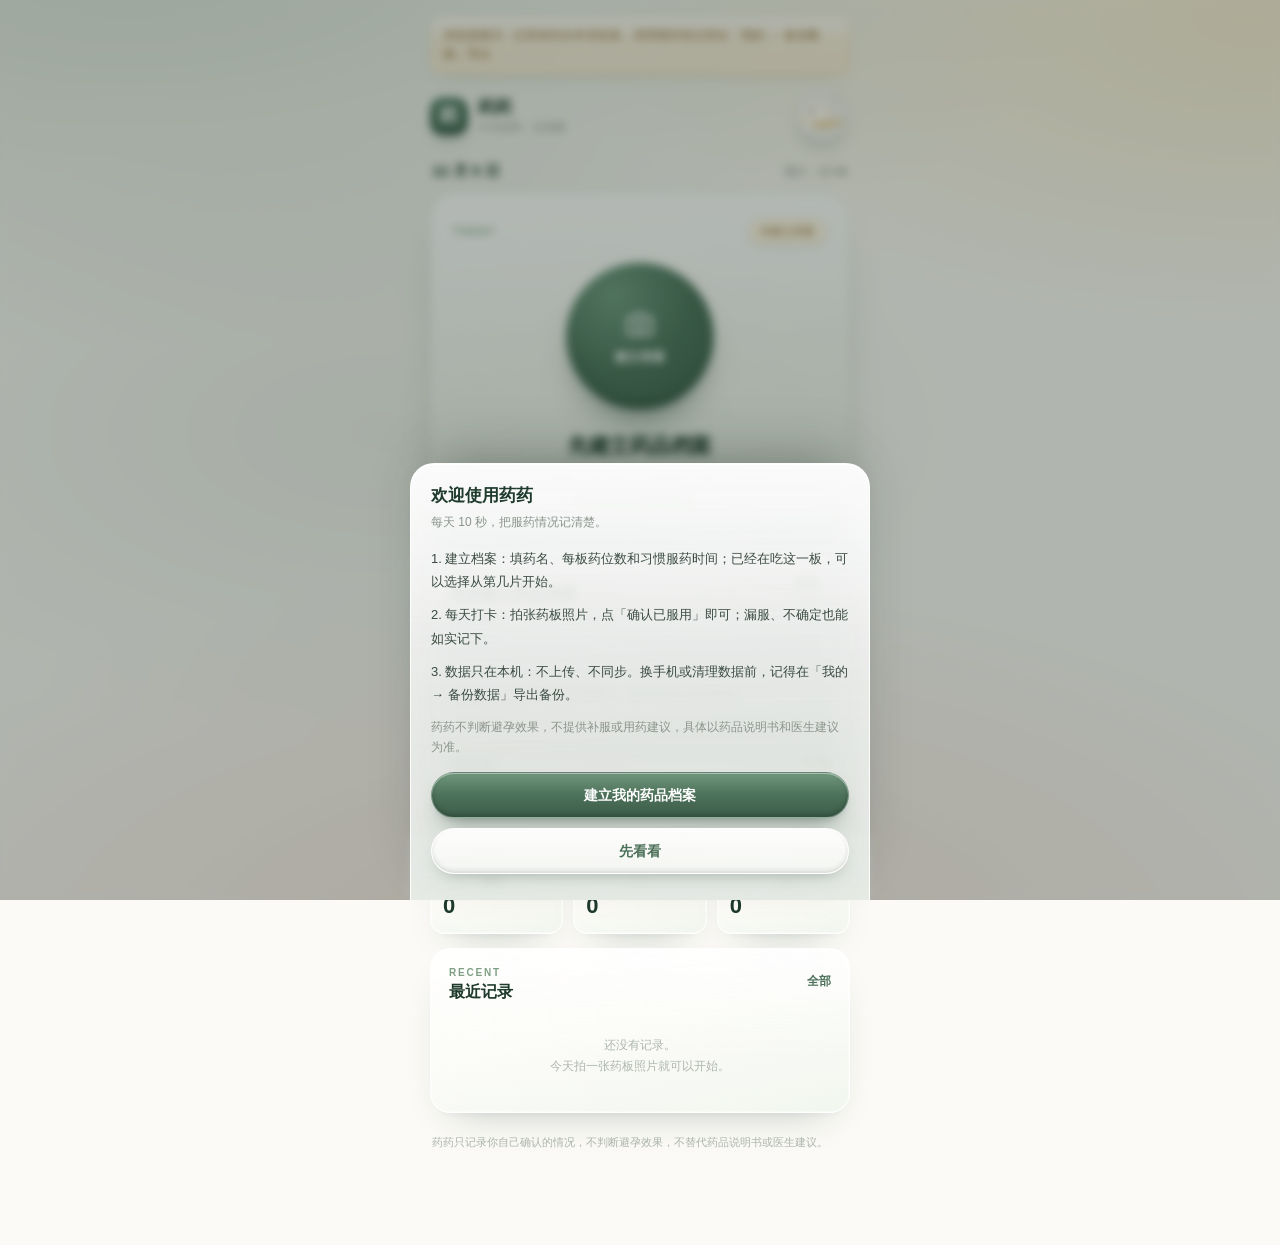
==== commit d90ee68b: "feat: add localStorage fallback for browser preview" ====
--- a/index.html
+++ b/index.html
@@ -861,6 +861,6 @@
 <input id="albumInput" type="file" accept="image/*" hidden>
 
 <div class="toast" id="toast"></div>
-<script src="./assets/app.js"></script>
+<script src="./assets/app.js?v=2.1.1"></script>
 </body>
 </html>
